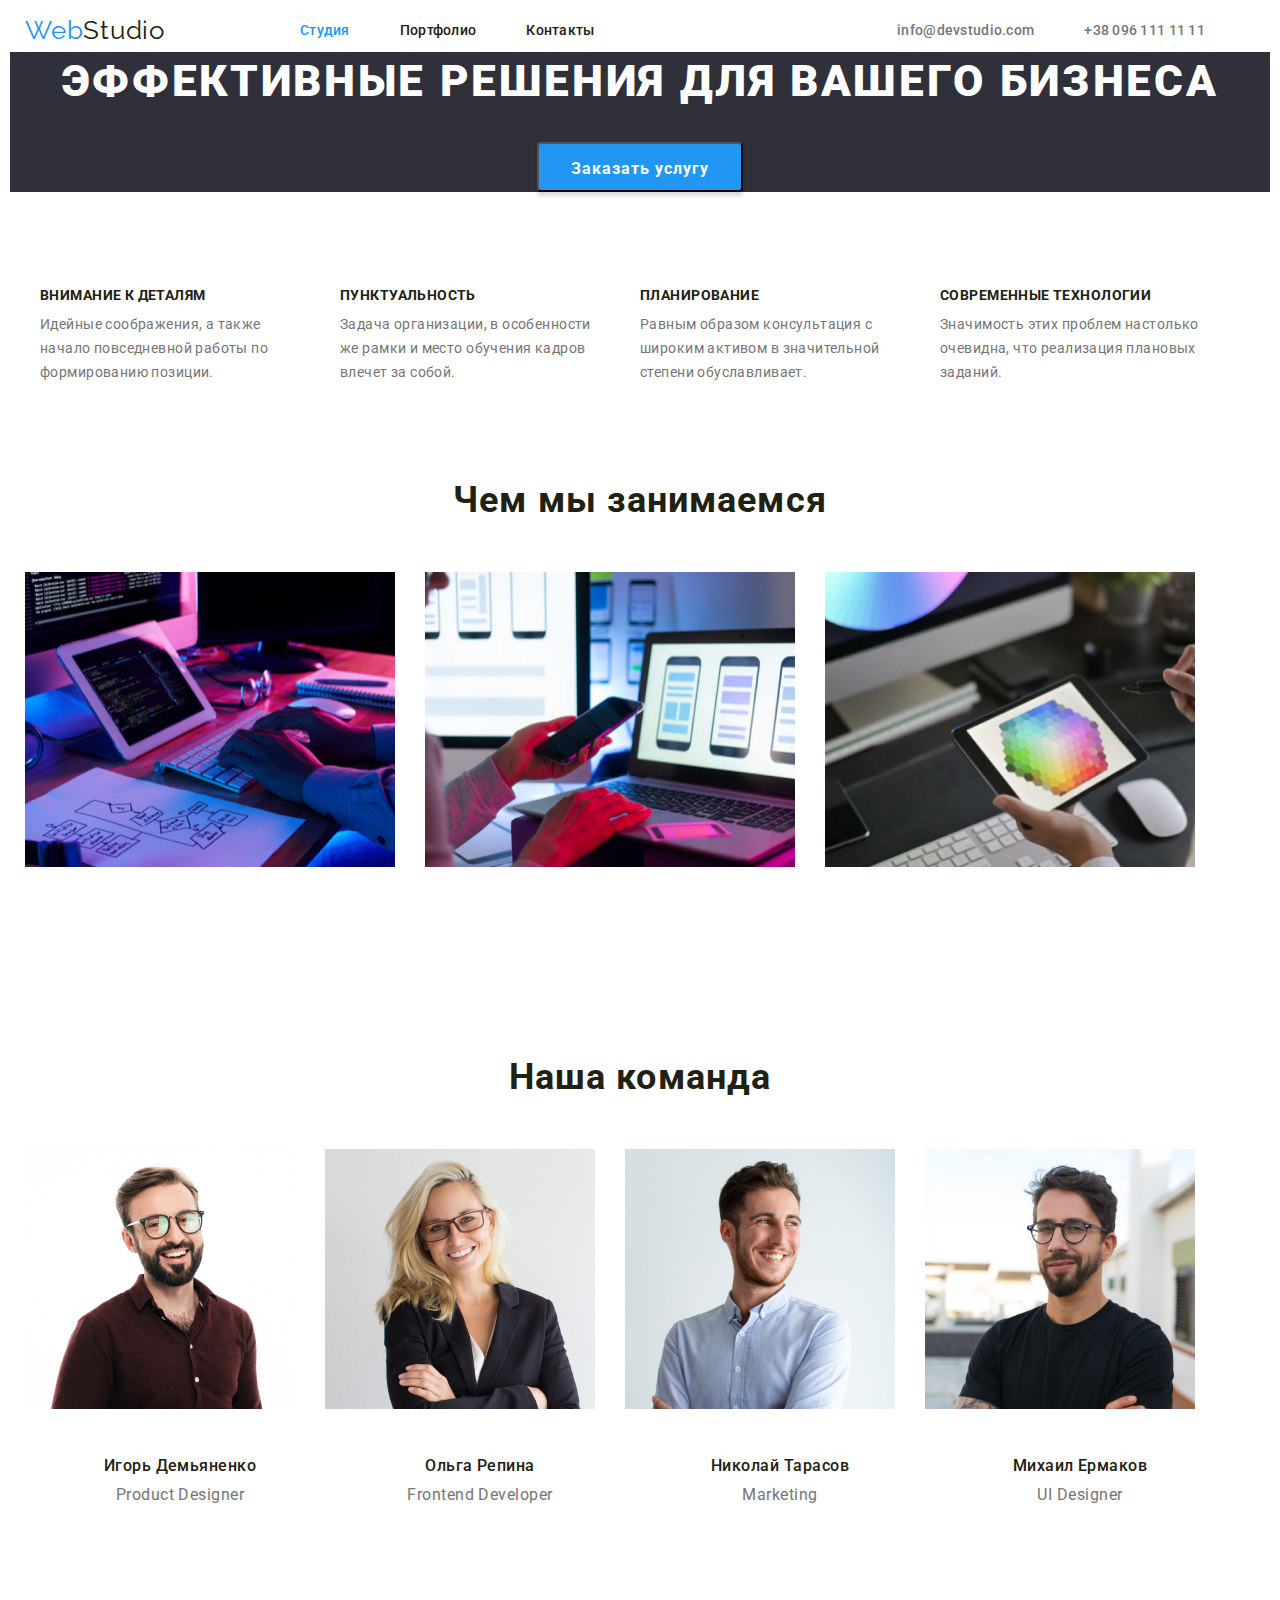
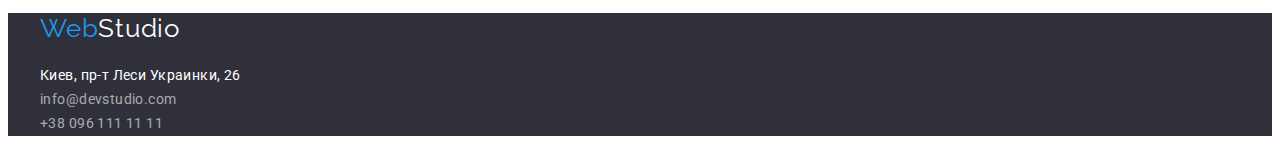
==== index.html @ 4c61ced8 "ДЗ*3" ====
<!DOCTYPE html>
<html lang="ru">
<head>
    <meta charset="UTF-8">
    <meta name="viewport" content="width=device-width, initial-scale=1.0">
    <title><goit-markup-hw-03></goit-markup-hw-03></title>
    <link rel="preconnect" href="https://fonts.gstatic.com">
    <link href="https://fonts.googleapis.com/css2?family=Raleway:wght@700&family=Roboto:wght@400;500;700;900&display=swap"
    rel="stylesheet">
    <link rel="stylesheet" href="https://cdnjs.cloudflare.com/ajax/libs/modern-normalize/1.0.0/modern-normalize.min.css"
        integrity="sha512-ISS7cAi1PEhQ8jnbJpJZMd29NlhNj4AWYyLOSp2CE/CsHxTCu+r+t0D2yoJudVrd0/8fTVPUVDzY5Tvli75u/g=="
        crossorigin="anonymous" />
    <link rel="stylesheet" href="./css/style.css">
</head>
    <body>
    <!--navigation-->
    <header class="header-container">
        <div class="nav-container">
                 <a class="logo" href="WebStudio"><span class="icon-blue">Web</span><span class="icon-bk">Studio</span></a> 
            <nav class="navigation">
                <ul class="navigation-list list" >         
                    <li>
                    <a class="site-studio" href="Студия" >Студия</a>
                    </li>
                    <li>
                    <a class="site-nav" href="./portfolio.html">Портфолио</a> 
                    </li>
                    <li>
                    <a class="site-nav" href="Контакты">Контакты</a> 
                    </li>
                </ul>
            </nav>  
        <!--contacts-->
            <ul class="address">
                    <li><a class="addres-title" href="mailto:info@devstudio.com" >info@devstudio.com</a></li>
                    <li><a class="addres-title" href="tel:+380961111111">+38 096 111 11 11</a></li>
            </ul>
        </div>
    </header>
    <main>
        <!--Hero-->
        <section class="hero-section header-container ">
            <div>
                <h1 class="hero-text">Эффективные решения для вашего бизнеса</h1>
                <button class="hero-button-bgk" type="button">Заказать услугу </button>
            </div>
        </section>
        <!--points-->
        <section class="header-container" >
            <ul class="points header-container">
                <li class="points-flex">
                    <h3 class="points-heading">Внимание к деталям</h3>
                    <p class="points-title">Идейные соображения, а также начало повседневной работы по формированию позиции.</p>
                </li>
                <li class="points-flex">
                    <h3 class="points-heading">Пунктуальность</h3>
                    <p class="points-title">Задача организации, в особенности же рамки и место обучения кадров влечет за собой.</p>

                </li>
                <li class="points-flex">
                    <h3 class="points-heading">Планирование</h3>
                    <p class="points-title">Равным образом консультация с широким активом в значительной степени обуславливает.</p>
                </li>
                <li class="points-flex">
                    <h3 class="points-heading">Современные технологии</h3>
                    <p class="points-title">Значимость этих проблем настолько очевидна, что реализация плановых заданий.</p>
                </li>
            </ul>
        </section>
        <!--lessons-->
        <section class="occupation header-container">
            <h2 class="occupation-heading">Чем мы занимаемся</h2>
            <div class="occupation-flex">
                <img class="occupation-img" src="./img/main/keyboard.jpg" alt="печатает на клавиатуре" width="370" height="295">
                <img class="occupation-img" src="./img/main/telefon.jpg" alt="держит телефон" width="370" height="295">
                <img class="occupation-img" src="./img/main/plan.jpg" alt="держит планшет" width="370" height="295">
            </div>
        </section>
        <!--Comand-->

        <h2 class="comand-heading">Наша команда</h2>
        <section class="comand header-container">
                <div class="comand-flex">
                <img src="img/main/ИгорьДемьяненко.jpg" alt="Игорь Демьяненко" width="270" height="260">
            <ul>
                <li>
                    <h4 class="comand-name">Игорь Демьяненко</h4>
                    <p lang="en" class="comand-title">Product Designer</p>
                </li>
            </ul>
            </div>
            
                   <div class="comand-flex">
                    <img src="img/main/ОльгаРепина.jpg" alt="Ольга Репина" width="270" height="260"> 
            <ul>       
                <li>
                    <h4 class="comand-name">Ольга Репина</h4>
                    <p lang="en" class="comand-title">Frontend Developer</p>
                </li>
            </ul> 
            </div>
            <div class="comand-flex"> 
                <img src="img/main/НиколайТарасов.jpg" alt="Николай Тарасов" width="270" height="260">   
            <ul>    
                <li>
                    <h4 class="comand-name">Николай Тарасов</h4>
                    <p lang="en" class="comand-title">Marketing</p>
                </li>
            </ul>
            </div>
            <div class="comand-flex">
                <img src="img/main/МихаилЕрмаков.jpg" alt="Михаил Ермаков" width="270" height="260">
                <ul>
                    <li>
                    <h4 class="comand-name">Михаил Ермаков</h4>
                    <p lang="en" class="comand-title">UI Designer</p>
                    </li>
                </ul>   
            </div>
        </section>
    </main>
    <footer class="footer-list ">
        <div class="footer-cotainer header-container">
            <a class="logo header-container" href="WebStudio"><span class="icon-blue">Web</span><span class="icon-wh">Studio</span></a>
            <ul class="footer-item header-container">
             <li><a class="footer-adress" href="https://goo.gl/maps/g3PMuNyfZhRKe9dy9" target="_blank">Киев, пр-т Леси Украинки,
                26</a></li>
                <li><a class="footer-nav" href="mailto:info@devstudio.com" >info@devstudio.com</a></li>
                <li><a class="footer-nav" href="tel:+380961111111">+38 096 111 11 11</a></li>
            </ul>
        </div>
    </footer>    
    </body> 
</html>
---- css/style.css ----
body {
  font-family: 'Roboto', sans-serif;
  font-size: 14px;
  color: var(--primary-text-color);
  letter-spacing: 0.03em;
}
:root {
  --primary-text-color: #212112;
  --tilt-color: #757575;
  --accent-color: #2196f3;
  --background-color: #ffffff;
  --background-footer: #2f303a;
  --footer-nav: rgba(255, 255, 255, 60%);
}

h1,
h2,
h3,
h4,
h5,
h6,
p {
  margin: 0;
}

.body {
  color: var(--primary-text-color);
  background-color: var(--background-color);
}
:visited {
  color: inherit;
}

li {
  list-style: none;
}

a {
  text-decoration: none;
}

/* цвет заголовков #212112 */
/* цвет дополнительный #2196F3 */
/* цвет основной #757575 */
/* цвет в Hero #FFFFFF */

/* header-container*/

.header-container {
  margin-left: auto;
  margin-right: auto;
  width: 1230px;
  padding-left: 15px;
  padding-right: 15px;
}

/*nav-container*/
.nav-container {
  display: flex;
  align-items: center;
}
/* color nav*/
.logo {
  margin-right: 95px;
  display: flex;
  font-family: Raleway;
  font-style: normal;
  font-weight: 400;
  font-size: 26px;
  line-height: 1.192;
  /* identical to box height */

  letter-spacing: 0.03em;
}
.icon-blue {
  color: var(--accent-color);
}
.icon-bk {
  color: var(--primary-text-color);
}
.icon-wh {
  color: var(--background-color);
}
.navigation-list {
  display: flex;
}
.site-studio {
  font-weight: 500;
  line-height: 1.142;
  letter-spacing: 0.02em;
  margin-right: 50px;
  color: var(--accent-color);
}
.site-portfolio {
  font-weight: 500;
  line-height: 1.142;
  letter-spacing: 0.02em;
  margin-right: 50px;
  color: var(--accent-color);
}
/*nav-hover*/
.site-nav {
  font-weight: 500;
  line-height: 1.142;
  letter-spacing: 0.02em;
  color: var(--primary-text-color);
  margin-right: 50px;
}
.site-nav :last-child {
  margin-right: none;
}
.site-nav:hover,
.site-nav:focus {
  color: var(--accent-color);
}

/*adress*/
.address {
  display: flex;
  margin-left: auto;
}
.addres-title {
  margin-right: 50px;
}
.addres-title :last-child {
  margin-right: none;
}

.addres-title {
  font-style: normal;
  font-weight: 500;
  line-height: 1.142;
  letter-spacing: 0.02em;
  color: var(--tilt-color);
}

.addres-title:hover,
.addres-title:focus {
  color: var(--accent-color);
}

/*hero*/
.hero-section {
  background-color: var(--background-footer);
  text-align: center;
}
.hero-text {
  font-style: normal;
  font-weight: 900;
  font-size: 44px;
  line-height: 1.363;
  /* or 136% */
  letter-spacing: 0.06em;
  text-transform: uppercase;
  color: var(--background-color);
}

.hero-button-bgk {
  background-color: var(--accent-color);
  /*position: absolute;*/
  box-shadow: 0px 4px 4px rgba(0, 0, 0, 0.15);
  border-radius: 4px;
  margin-top: 30px;
  min-width: 200px;
  height: 50px;
  left: 774px;
  top: 465px;
  /*text*/

  font-family: Roboto;
  font-weight: 700;
  padding: 10px 32px;
  font-size: 16px;
  line-height: 1.875;
  /* identical to box height, or 187% */
  letter-spacing: 0.06em;
  color: var(--background-color);
}

/*section points*/
.points {
  display: flex;
  margin-top: 95px;
}
.points-flex {
  flex-wrap: wrap;
  width: 270px;
  margin-right: 30px;
}
.point :last-child {
  margin: none;
}
.points-heading {
  font-size: 14px;
  font-weight: 700;
  line-height: 1.142;
  letter-spacing: 0.03em;
  text-transform: uppercase;
  color: var(--primary-text-color);
}

.points-title {
  padding-top: 10px;
  font-style: normal;
  font-weight: 400;
  line-height: 1.714;
  /* or 171% */

  letter-spacing: 0.03em;
  color: var(--tilt-color);
}

/*section occupation*/

.occupation-heading {
  margin-top: 95px;
  font-style: normal;
  font-weight: 700;
  font-size: 36px;
  line-height: 1.166;
  text-align: center;
  letter-spacing: 0.03em;
}

/*sectoin lesson*/
.occupation-flex {
  display: flex;
  margin-top: 50px;
}

.occupation-img {
  margin-right: 30px;
}
.occupation-img :last-child {
  margin: none;
}
/*section comand*/
.comand {
  display: flex;
  margin-top: 50px;
}

.comand-flex {
  margin-right: 30px;
}
.comand-heading {
  margin-top: 190px;
  font-style: normal;
  font-weight: 700;
  font-size: 36px;
  line-height: 1.16;
  text-align: center;
  letter-spacing: 0.03em;
}

.comand-name {
  padding-top: 30px;
  font-style: normal;
  font-weight: 500;
  font-size: 16px;
  line-height: 1.187;
  /* identical to box height */

  text-align: center;
  letter-spacing: 0.03em;
}

.comand-title {
  padding-top: 10px;
  font-style: normal;
  font-weight: 400;
  font-size: 16px;
  line-height: 1.187;
  /* identical to box height */

  text-align: center;
  letter-spacing: 0.03em;
  color: var(--tilt-color);
}

/*portfolio*/

/*hero-button*/
.button-navigate {
  margin-top: 95px;
}
.flex-button-item {
  display: flex;
  justify-content: center;
}

.button-nav-portfolio {
  margin-right: 10px;
  border: none;
  padding: 5px 20px;
  font-style: normal;
  font-weight: 500;
  font-size: 16px;
  line-height: 1.625;

  text-align: center;
  letter-spacing: 0.03em;
}
.button-nav-portfolio :last-child {
  margin-right: none;
}
.button-nav-portfolio:hover,
.button-nav-portfolio:focus {
  border-radius: 4px;
  color: var(--background-color);
  background-color: var(--accent-color);
}

/*image*/
.project {
  margin: -30px;
  margin-top: 50px;
  display: flex;
  flex-wrap: wrap;
  align-items: center;
}
.project-img-portfolio {
  margin-right: 30px;
  margin-bottom: 30px;
  width: 370px;
}
.project :nth-last-child(-n + 3) {
  margin-bottom: 0px;
}
.project :nth-child(3n) {
  margin-right: 0px;
}

.project-heading {
  font-style: normal;
  font-weight: 700;
  font-size: 18px;
  line-height: 2;
  letter-spacing: 0.06em;
  color: var(--primary-text-color);
}

.text-prophecy {
  font-style: normal;
  font-weight: 400;
  font-size: 16px;
  line-height: 1.875;
  /* identical to box height, or 187% */

  letter-spacing: 0.03em;
  color: var(--tilt-color);
}

/*footer*/
.footer-list {
  margin-top: 95px;
  background-color: var(--background-footer);
}
.footer-item {
  margin-top: 20px;
}
.footer-adress {
  font-weight: 400;
  line-height: 1.714;
  letter-spacing: 0.03em;
  color: var(--background-color);
}
.footer-nav {
  font-weight: 400;
  line-height: 1.714;
  letter-spacing: 0.03em;
  color: var(--footer-nav);
}
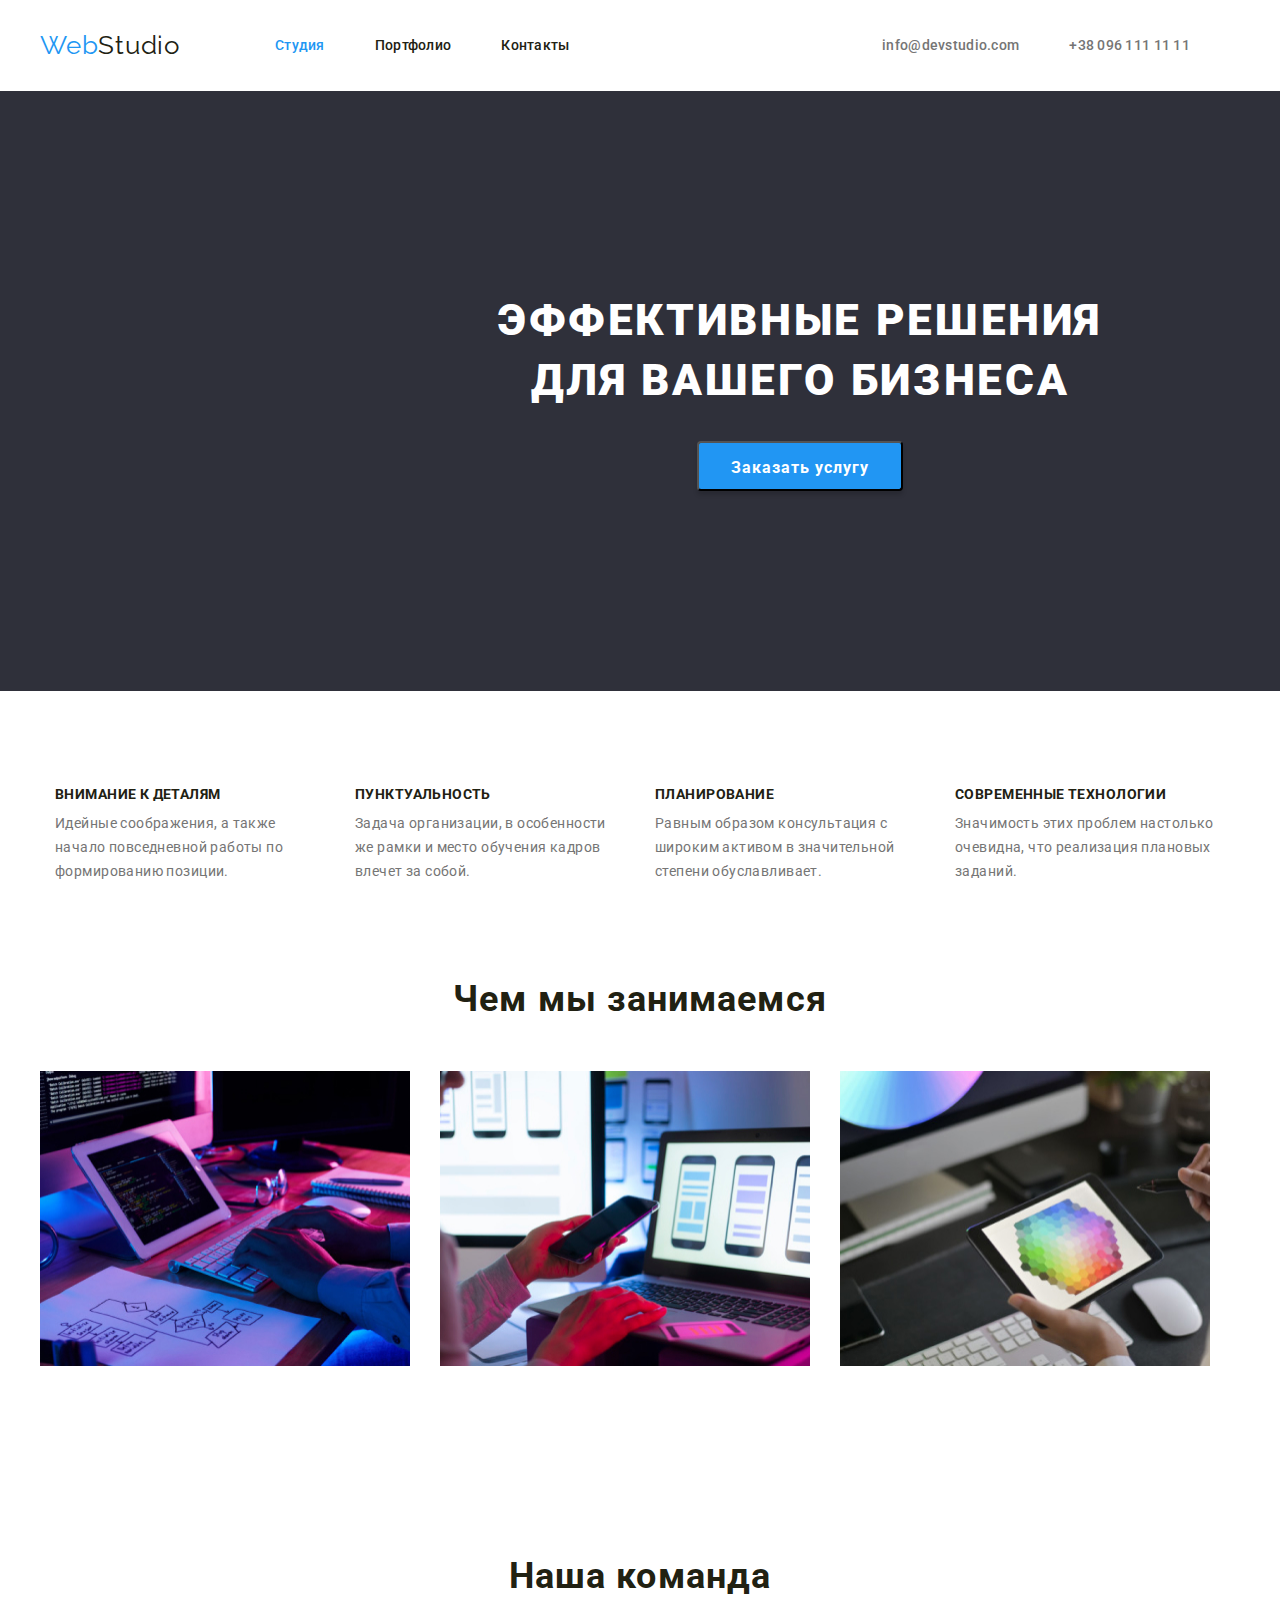
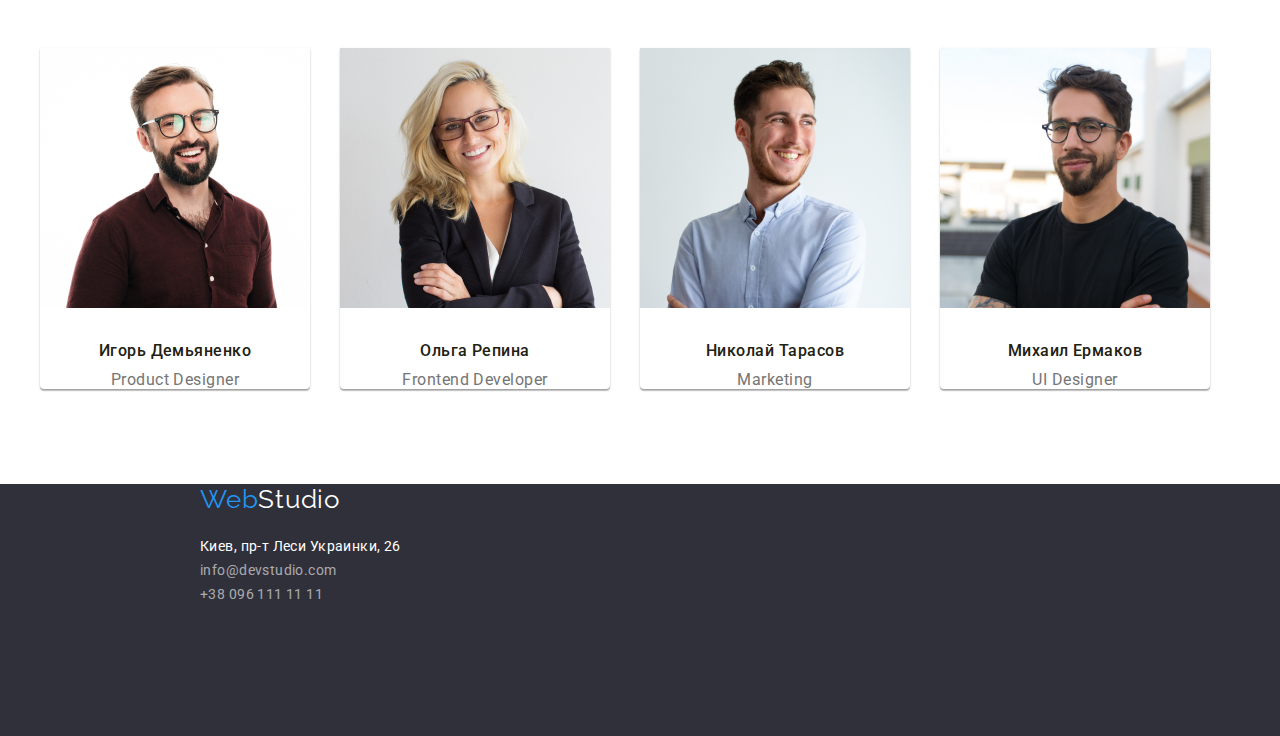
==== commit 8c0f50be: "ДЗ-3" ====
--- a/index.html
+++ b/index.html
@@ -40,10 +40,8 @@
     <main>
         <!--Hero-->
         <section class="hero-section header-container ">
-            <div>
                 <h1 class="hero-text">Эффективные решения для вашего бизнеса</h1>
                 <button class="hero-button-bgk" type="button">Заказать услугу </button>
-            </div>
         </section>
         <!--points-->
         <section class="header-container" >
@@ -81,36 +79,39 @@
         <h2 class="comand-heading">Наша команда</h2>
         <section class="comand header-container">
                 <div class="comand-flex">
-                <img src="img/main/ИгорьДемьяненко.jpg" alt="Игорь Демьяненко" width="270" height="260">
+                
             <ul>
                 <li>
+                    <img src="img/main/ИгорьДемьяненко.jpg" alt="Игорь Демьяненко" width="270" height="260">
                     <h4 class="comand-name">Игорь Демьяненко</h4>
                     <p lang="en" class="comand-title">Product Designer</p>
                 </li>
             </ul>
             </div>
             
-                   <div class="comand-flex">
-                    <img src="img/main/ОльгаРепина.jpg" alt="Ольга Репина" width="270" height="260"> 
+            <div class="comand-flex">
+                 
             <ul>       
                 <li>
+                    <img src="img/main/ОльгаРепина.jpg" alt="Ольга Репина" width="270" height="260">
                     <h4 class="comand-name">Ольга Репина</h4>
                     <p lang="en" class="comand-title">Frontend Developer</p>
                 </li>
             </ul> 
             </div>
             <div class="comand-flex"> 
-                <img src="img/main/НиколайТарасов.jpg" alt="Николай Тарасов" width="270" height="260">   
+                   
             <ul>    
                 <li>
+                    <img src="img/main/НиколайТарасов.jpg" alt="Николай Тарасов" width="270" height="260">
                     <h4 class="comand-name">Николай Тарасов</h4>
                     <p lang="en" class="comand-title">Marketing</p>
                 </li>
             </ul>
             </div>
-            <div class="comand-flex">
-                <img src="img/main/МихаилЕрмаков.jpg" alt="Михаил Ермаков" width="270" height="260">
+            <div class="comand-flex"> 
                 <ul>
+                    <img src="img/main/МихаилЕрмаков.jpg" alt="Михаил Ермаков" width="270" height="260">
                     <li>
                     <h4 class="comand-name">Михаил Ермаков</h4>
                     <p lang="en" class="comand-title">UI Designer</p>
@@ -119,14 +120,14 @@
             </div>
         </section>
     </main>
-    <footer class="footer-list ">
+    <footer class="footer-list header-container ">
         <div class="footer-cotainer header-container">
-            <a class="logo header-container" href="WebStudio"><span class="icon-blue">Web</span><span class="icon-wh">Studio</span></a>
-            <ul class="footer-item header-container">
+            <a class="logo-footer " href="WebStudio"><span class="icon-footer-blue">Web</span><span class="icon-footer-wh">Studio</span></a>
+            <ul class="footer-item ">
              <li><a class="footer-adress" href="https://goo.gl/maps/g3PMuNyfZhRKe9dy9" target="_blank">Киев, пр-т Леси Украинки,
                 26</a></li>
                 <li><a class="footer-nav" href="mailto:info@devstudio.com" >info@devstudio.com</a></li>
-                <li><a class="footer-nav" href="tel:+380961111111">+38 096 111 11 11</a></li>
+                <li><a class="footer-nav-tel" href="tel:+380961111111">+38 096 111 11 11</a></li>
             </ul>
         </div>
     </footer>    
--- a/css/style.css
+++ b/css/style.css
@@ -1,3 +1,8 @@
+* {
+  padding: 0%;
+  margin: 0%;
+  box-sizing: border-box;
+}
 body {
   font-family: 'Roboto', sans-serif;
   font-size: 14px;
@@ -58,11 +63,13 @@
 .nav-container {
   display: flex;
   align-items: center;
+  margin-top: 30px;
 }
 /* color nav*/
 .logo {
+  display: flex;
   margin-right: 95px;
-  display: flex;
+  padding-top: ;
   font-family: Raleway;
   font-style: normal;
   font-weight: 400;
@@ -143,6 +150,9 @@
 .hero-section {
   background-color: var(--background-footer);
   text-align: center;
+  width: 1600px;
+  height: 600px;
+  margin-top: 30px;
 }
 .hero-text {
   font-style: normal;
@@ -151,6 +161,9 @@
   line-height: 1.363;
   /* or 136% */
   letter-spacing: 0.06em;
+  padding-top: 200px;
+  padding-left: 450px;
+  padding-right: 450px;
   text-transform: uppercase;
   color: var(--background-color);
 }
@@ -227,13 +240,14 @@
   display: flex;
   margin-top: 50px;
 }
+.occupation-flex:last-child {
+  margin: none;
+}
 
 .occupation-img {
   margin-right: 30px;
 }
-.occupation-img :last-child {
-  margin: none;
-}
+
 /*section comand*/
 .comand {
   display: flex;
@@ -242,7 +256,14 @@
 
 .comand-flex {
   margin-right: 30px;
-}
+  background: #ffffff;
+  /* material shadow v1 */
+
+  box-shadow: 0px 1px 3px rgba(0, 0, 0, 0.12), 0px 1px 1px rgba(0, 0, 0, 0.14),
+    0px 2px 1px rgba(0, 0, 0, 0.2);
+  border-radius: 0px 0px 4px 4px;
+}
+
 .comand-heading {
   margin-top: 190px;
   font-style: normal;
@@ -352,9 +373,27 @@
 }
 
 /*footer*/
+.logo-footer {
+  font-family: Raleway;
+  font-style: normal;
+  font-weight: 400;
+  font-size: 26px;
+  line-height: 1.192;
+  /* identical to box height */
+
+  letter-spacing: 0.03em;
+}
+.icon-footer-blue {
+  color: var(--accent-color);
+}
+.icon-footer-wh {
+  color: var(--background-color);
+}
 .footer-list {
+  width: 1600px;
+  height: 252px;
+  background-color: var(--background-footer);
   margin-top: 95px;
-  background-color: var(--background-footer);
 }
 .footer-item {
   margin-top: 20px;
@@ -371,3 +410,10 @@
   letter-spacing: 0.03em;
   color: var(--footer-nav);
 }
+.footer-nav-tel {
+  padding-bottom: 60px;
+  font-weight: 400;
+  line-height: 1.714;
+  letter-spacing: 0.03em;
+  color: var(--footer-nav);
+}
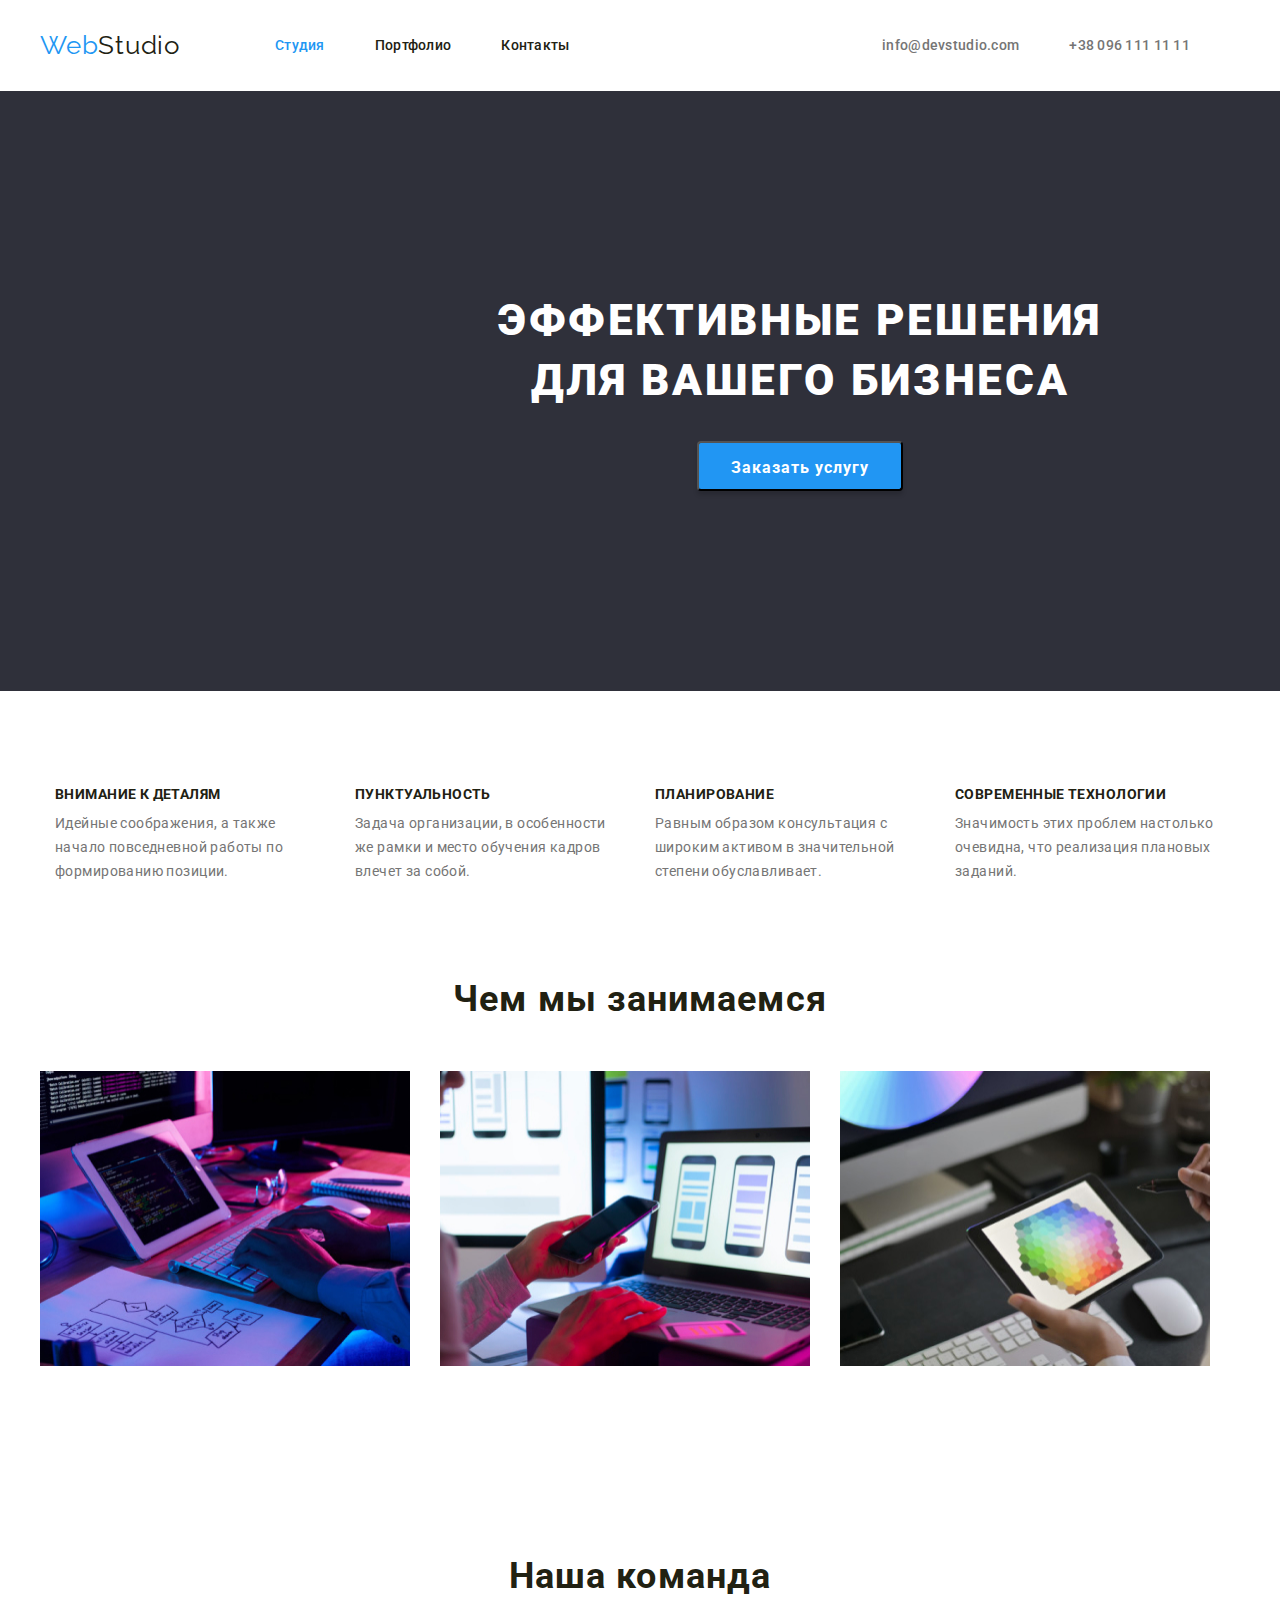
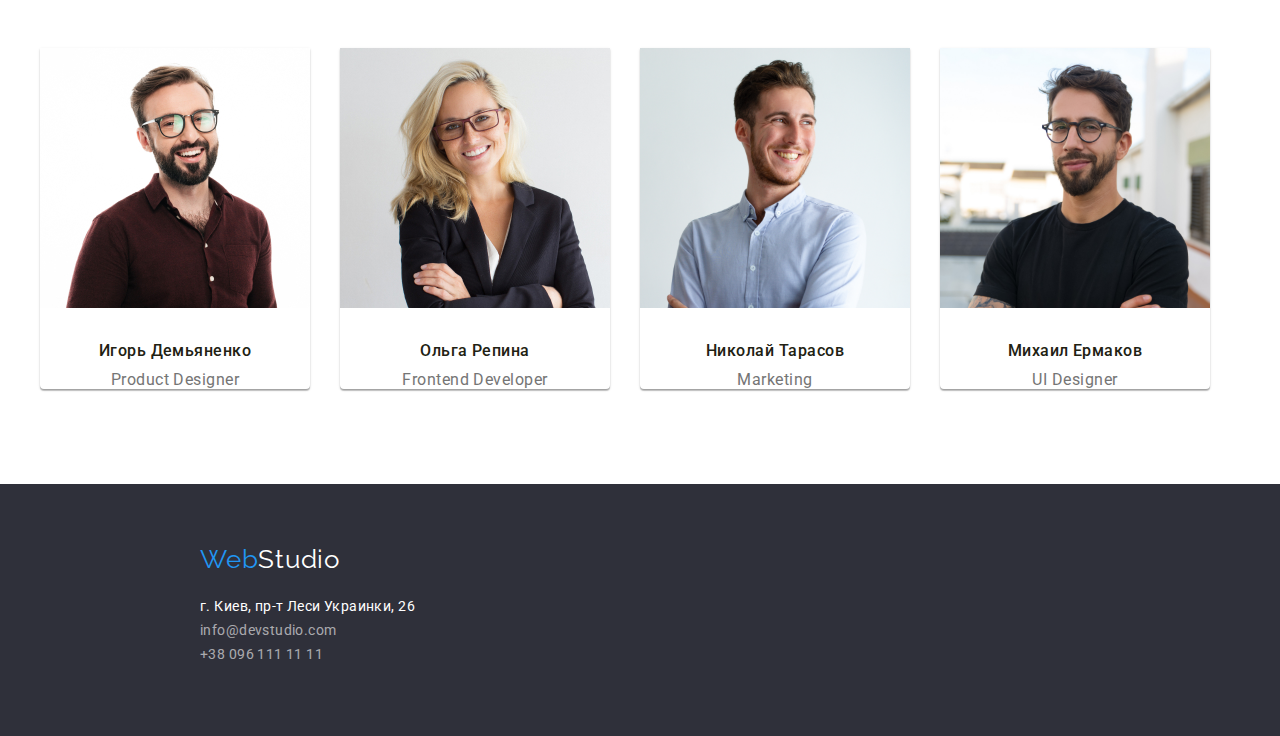
==== commit ea9b68d2: "3" ====
--- a/index.html
+++ b/index.html
@@ -124,7 +124,7 @@
         <div class="footer-cotainer header-container">
             <a class="logo-footer " href="WebStudio"><span class="icon-footer-blue">Web</span><span class="icon-footer-wh">Studio</span></a>
             <ul class="footer-item ">
-             <li><a class="footer-adress" href="https://goo.gl/maps/g3PMuNyfZhRKe9dy9" target="_blank">Киев, пр-т Леси Украинки,
+             <li><a class="footer-adress" href="https://goo.gl/maps/g3PMuNyfZhRKe9dy9" target="_blank">г. Киев, пр-т Леси Украинки,
                 26</a></li>
                 <li><a class="footer-nav" href="mailto:info@devstudio.com" >info@devstudio.com</a></li>
                 <li><a class="footer-nav-tel" href="tel:+380961111111">+38 096 111 11 11</a></li>
--- a/css/style.css
+++ b/css/style.css
@@ -57,6 +57,8 @@
   width: 1230px;
   padding-left: 15px;
   padding-right: 15px;
+  border-bottom: 2px;
+  border-color: yellowgreen;
 }
 
 /*nav-container*/
@@ -301,6 +303,15 @@
 
 /*portfolio*/
 
+.nav-container-portfolio {
+  display: flex;
+  align-items: center;
+  margin-top: 30px;
+
+  border-bottom: 1px;
+  border-bottom: var(--accent-color);
+}
+
 /*hero-button*/
 .button-navigate {
   margin-top: 95px;
@@ -373,7 +384,12 @@
 }
 
 /*footer*/
+.footer-cotainer {
+  padding-top: 60px;
+  padding-bottom: 60px;
+}
 .logo-footer {
+  padding-top: 60px;
   font-family: Raleway;
   font-style: normal;
   font-weight: 400;
@@ -399,19 +415,22 @@
   margin-top: 20px;
 }
 .footer-adress {
+  padding-top: 20px;
   font-weight: 400;
   line-height: 1.714;
   letter-spacing: 0.03em;
   color: var(--background-color);
 }
 .footer-nav {
+  padding-top: 10px;
   font-weight: 400;
   line-height: 1.714;
   letter-spacing: 0.03em;
   color: var(--footer-nav);
 }
 .footer-nav-tel {
-  padding-bottom: 60px;
+  padding-top: 10px;
+
   font-weight: 400;
   line-height: 1.714;
   letter-spacing: 0.03em;
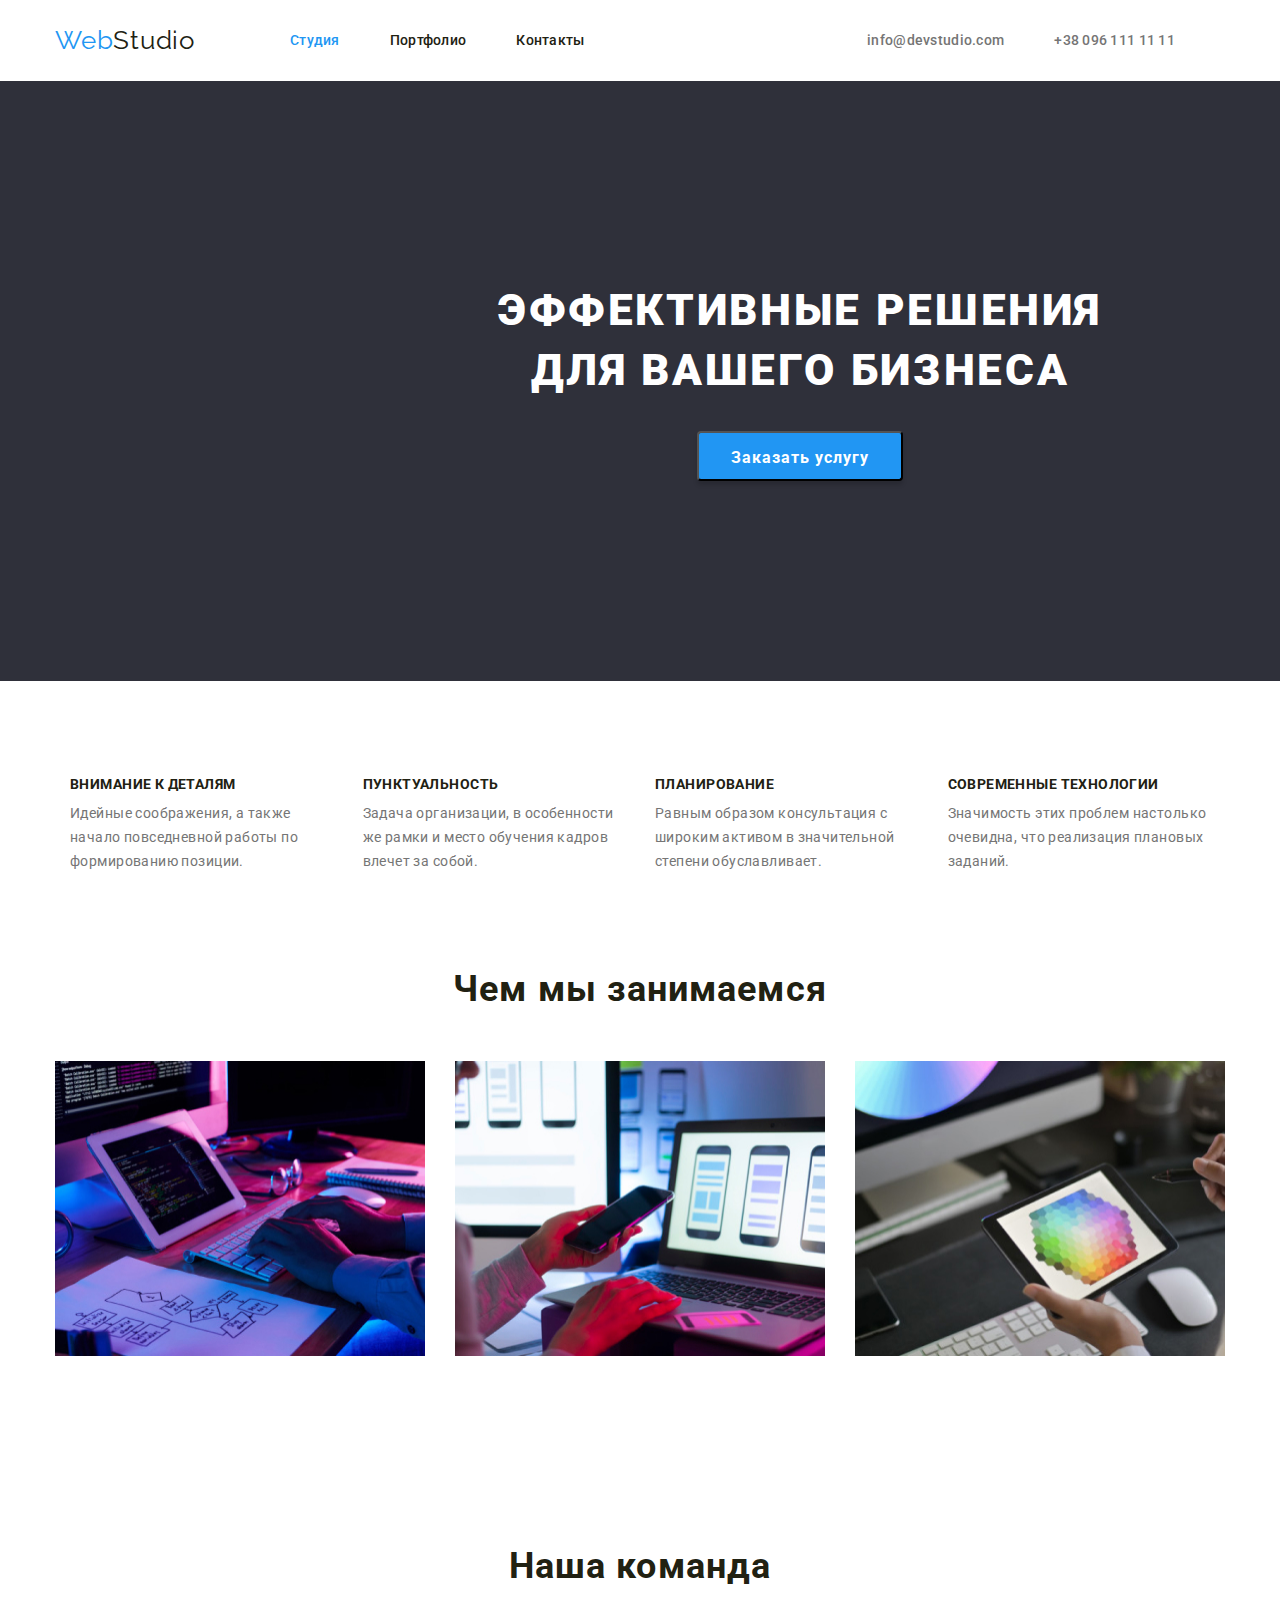
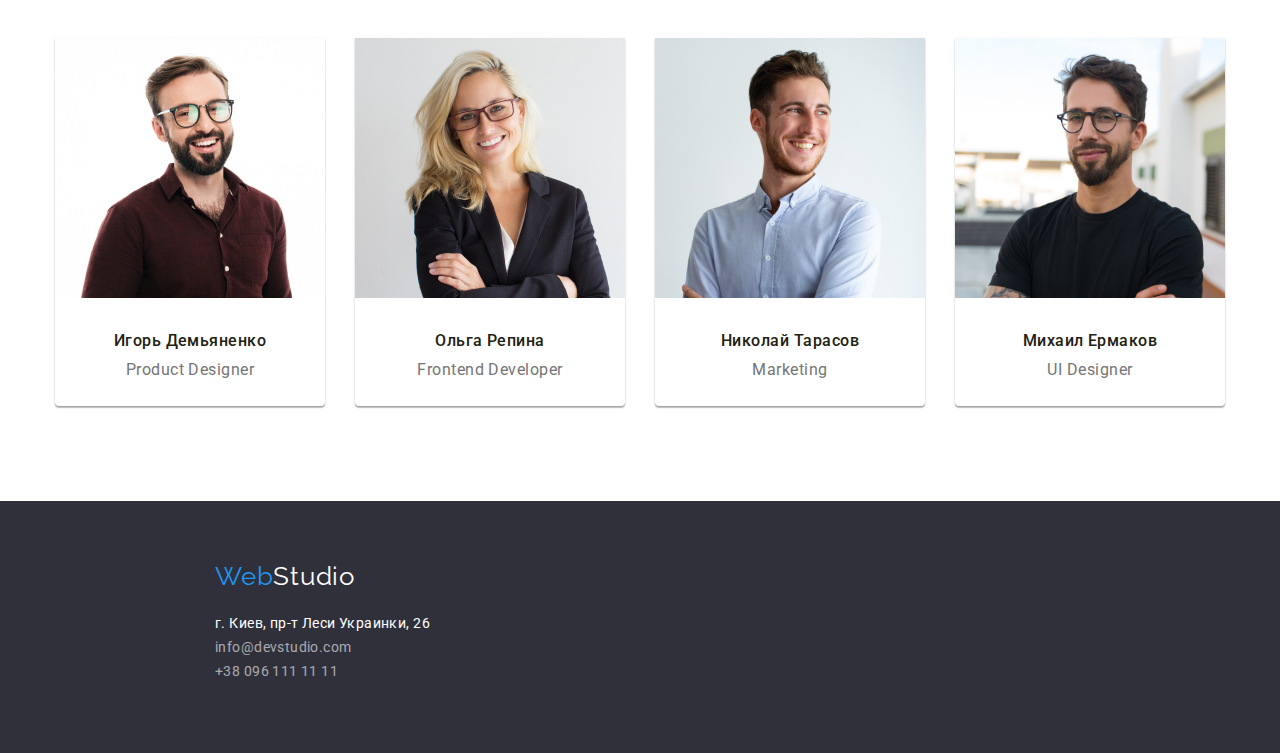
==== commit 4e781d05: "дз-3" ====
--- a/index.html
+++ b/index.html
@@ -15,10 +15,10 @@
     <body>
     <!--navigation-->
     <header class="header-container">
-        <div class="nav-container">
+        <div class="nav-container size-conteiner">
                  <a class="logo" href="WebStudio"><span class="icon-blue">Web</span><span class="icon-bk">Studio</span></a> 
             <nav class="navigation">
-                <ul class="navigation-list list" >         
+                <ul class="navigation-list list">         
                     <li>
                     <a class="site-studio" href="Студия" >Студия</a>
                     </li>
@@ -39,13 +39,13 @@
     </header>
     <main>
         <!--Hero-->
-        <section class="hero-section header-container ">
+        <section class="hero-section size-conteiner ">
                 <h1 class="hero-text">Эффективные решения для вашего бизнеса</h1>
                 <button class="hero-button-bgk" type="button">Заказать услугу </button>
         </section>
         <!--points-->
-        <section class="header-container" >
-            <ul class="points header-container">
+        <section class="size-conteiner" >
+            <ul class="points size-conteiner">
                 <li class="points-flex">
                     <h3 class="points-heading">Внимание к деталям</h3>
                     <p class="points-title">Идейные соображения, а также начало повседневной работы по формированию позиции.</p>
@@ -66,7 +66,7 @@
             </ul>
         </section>
         <!--lessons-->
-        <section class="occupation header-container">
+        <section class="occupation size-conteiner">
             <h2 class="occupation-heading">Чем мы занимаемся</h2>
             <div class="occupation-flex">
                 <img class="occupation-img" src="./img/main/keyboard.jpg" alt="печатает на клавиатуре" width="370" height="295">
@@ -77,11 +77,11 @@
         <!--Comand-->
 
         <h2 class="comand-heading">Наша команда</h2>
-        <section class="comand header-container">
+        <section class="comand size-conteiner">
                 <div class="comand-flex">
                 
             <ul>
-                <li>
+                <li class="comand-li">
                     <img src="img/main/ИгорьДемьяненко.jpg" alt="Игорь Демьяненко" width="270" height="260">
                     <h4 class="comand-name">Игорь Демьяненко</h4>
                     <p lang="en" class="comand-title">Product Designer</p>
@@ -92,7 +92,7 @@
             <div class="comand-flex">
                  
             <ul>       
-                <li>
+                <li class="comand-li">
                     <img src="img/main/ОльгаРепина.jpg" alt="Ольга Репина" width="270" height="260">
                     <h4 class="comand-name">Ольга Репина</h4>
                     <p lang="en" class="comand-title">Frontend Developer</p>
@@ -102,7 +102,7 @@
             <div class="comand-flex"> 
                    
             <ul>    
-                <li>
+                <li class="comand-li">
                     <img src="img/main/НиколайТарасов.jpg" alt="Николай Тарасов" width="270" height="260">
                     <h4 class="comand-name">Николай Тарасов</h4>
                     <p lang="en" class="comand-title">Marketing</p>
@@ -111,8 +111,8 @@
             </div>
             <div class="comand-flex"> 
                 <ul>
+                    <li class="comand-li">
                     <img src="img/main/МихаилЕрмаков.jpg" alt="Михаил Ермаков" width="270" height="260">
-                    <li>
                     <h4 class="comand-name">Михаил Ермаков</h4>
                     <p lang="en" class="comand-title">UI Designer</p>
                     </li>
@@ -120,8 +120,8 @@
             </div>
         </section>
     </main>
-    <footer class="footer-list header-container ">
-        <div class="footer-cotainer header-container">
+    <footer class="footer-list size-conteiner ">
+        <div class="footer-cotainer size-conteiner">
             <a class="logo-footer " href="WebStudio"><span class="icon-footer-blue">Web</span><span class="icon-footer-wh">Studio</span></a>
             <ul class="footer-item ">
              <li><a class="footer-adress" href="https://goo.gl/maps/g3PMuNyfZhRKe9dy9" target="_blank">г. Киев, пр-т Леси Украинки,
--- a/css/style.css
+++ b/css/style.css
@@ -43,6 +43,13 @@
 a {
   text-decoration: none;
 }
+.size-conteiner {
+  margin-left: auto;
+  margin-right: auto;
+  width: 1200px;
+  padding-left: 15px;
+  padding-right: 15px;
+}
 
 /* цвет заголовков #212112 */
 /* цвет дополнительный #2196F3 */
@@ -52,26 +59,21 @@
 /* header-container*/
 
 .header-container {
-  margin-left: auto;
-  margin-right: auto;
-  width: 1230px;
-  padding-left: 15px;
-  padding-right: 15px;
-  border-bottom: 2px;
-  border-color: yellowgreen;
 }
 
 /*nav-container*/
 .nav-container {
   display: flex;
   align-items: center;
-  margin-top: 30px;
+  padding-bottom: 25px;
+  padding-top: 25px;
 }
 /* color nav*/
 .logo {
   display: flex;
   margin-right: 95px;
   padding-top: ;
+
   font-family: Raleway;
   font-style: normal;
   font-weight: 400;
@@ -92,6 +94,7 @@
 }
 .navigation-list {
   display: flex;
+  align-items: center;
 }
 .site-studio {
   font-weight: 500;
@@ -154,7 +157,6 @@
   text-align: center;
   width: 1600px;
   height: 600px;
-  margin-top: 30px;
 }
 .hero-text {
   font-style: normal;
@@ -255,6 +257,10 @@
   display: flex;
   margin-top: 50px;
 }
+.comand-li {
+  width: 270px;
+  height: 368px;
+}
 
 .comand-flex {
   margin-right: 30px;
@@ -302,19 +308,20 @@
 }
 
 /*portfolio*/
+.header-container-portfolio {
+  border-bottom: 1px solid #ececec;
+}
 
 .nav-container-portfolio {
   display: flex;
   align-items: center;
-  margin-top: 30px;
-
-  border-bottom: 1px;
-  border-bottom: var(--accent-color);
+  padding-bottom: 25px;
+  padding-top: 25px;
 }
 
 /*hero-button*/
 .button-navigate {
-  margin-top: 95px;
+  margin-top: 94px;
 }
 .flex-button-item {
   display: flex;
@@ -355,6 +362,12 @@
   margin-right: 30px;
   margin-bottom: 30px;
   width: 370px;
+  background: #ffffff;
+  border: 1px solid #eeeeee;
+  box-sizing: border-box;
+}
+.project-name {
+  padding: 25px 20px;
 }
 .project :nth-last-child(-n + 3) {
   margin-bottom: 0px;
@@ -430,7 +443,6 @@
 }
 .footer-nav-tel {
   padding-top: 10px;
-
   font-weight: 400;
   line-height: 1.714;
   letter-spacing: 0.03em;
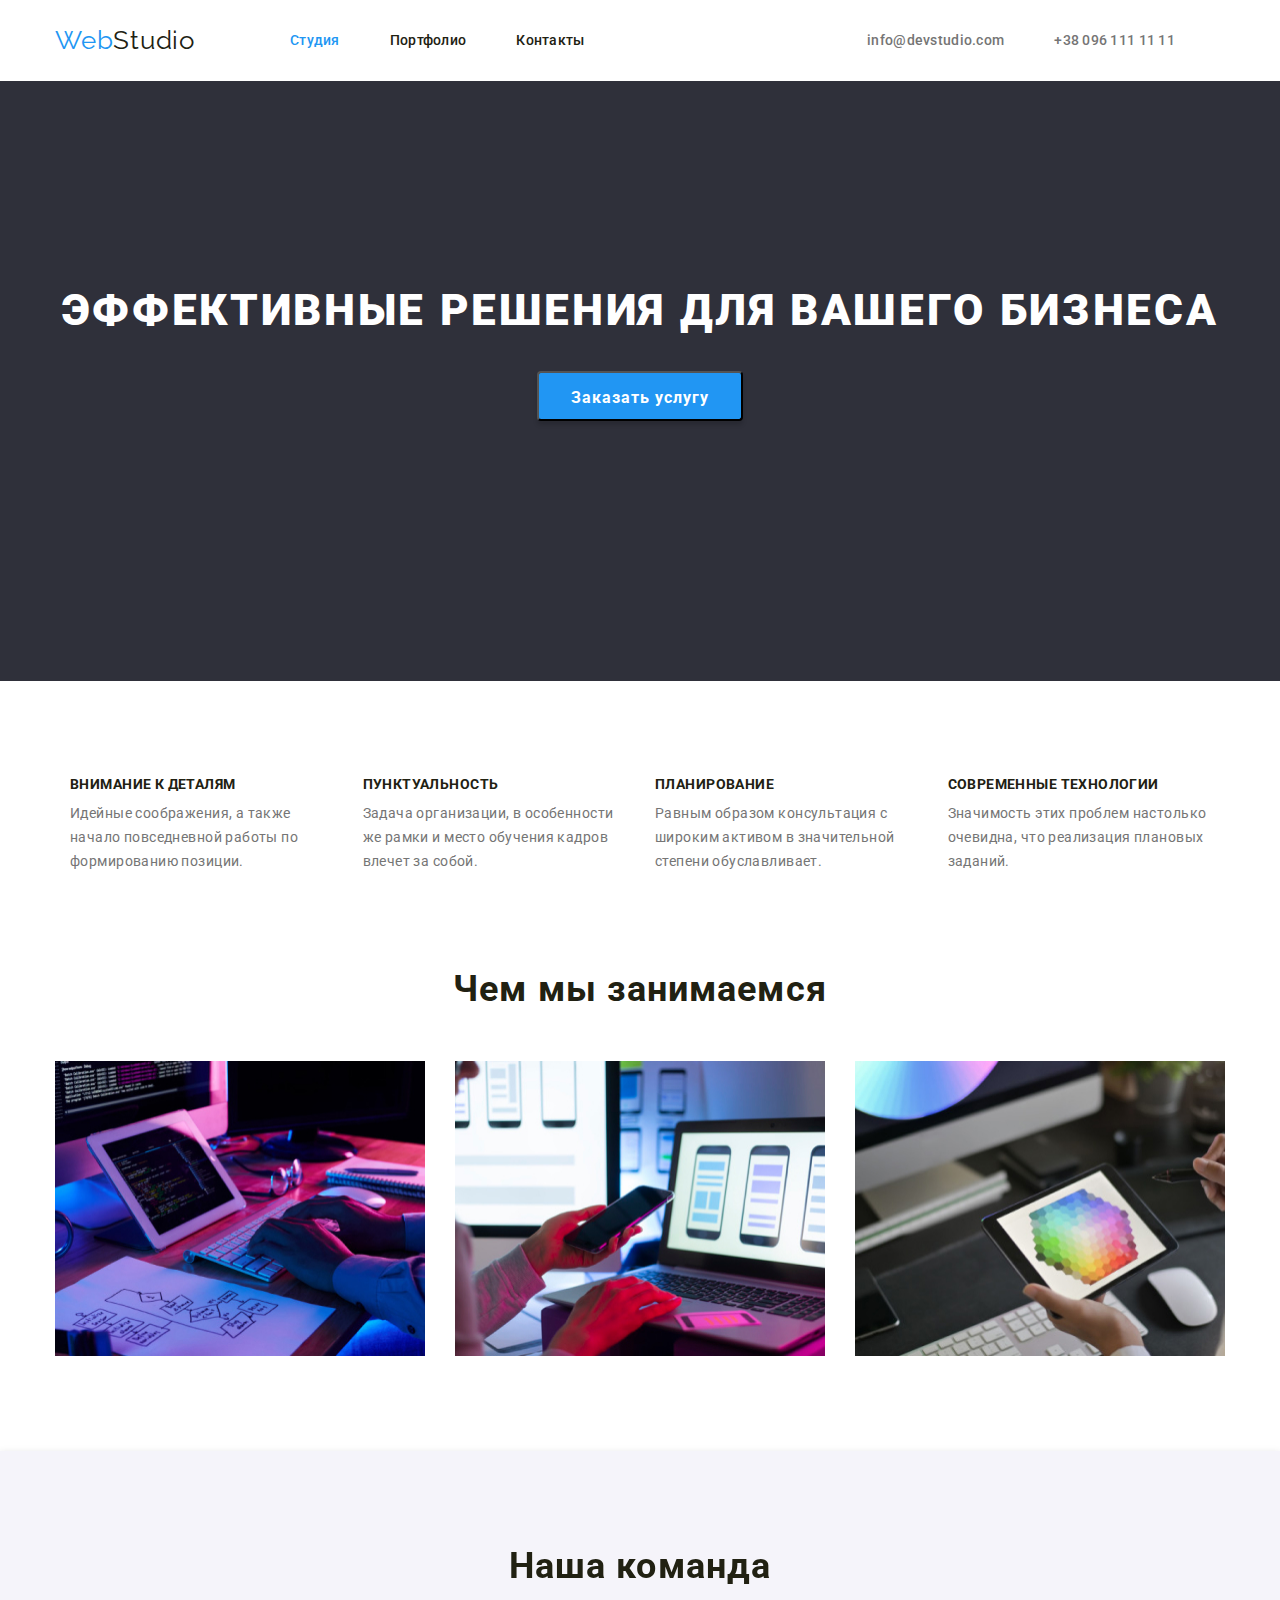
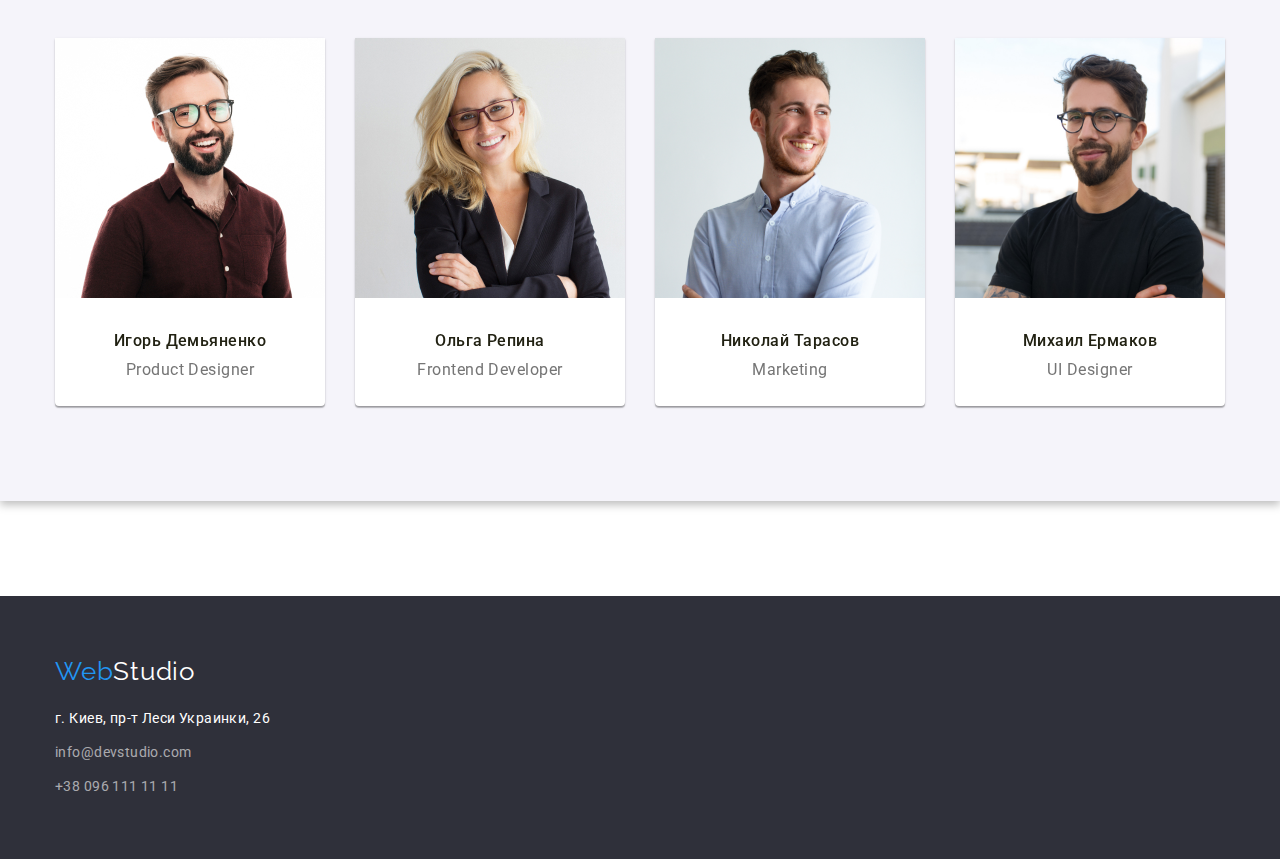
==== commit 0039569e: "ДЗ-3 ending" ====
--- a/index.html
+++ b/index.html
@@ -39,7 +39,7 @@
     </header>
     <main>
         <!--Hero-->
-        <section class="hero-section size-conteiner ">
+        <section class="hero-section ">
                 <h1 class="hero-text">Эффективные решения для вашего бизнеса</h1>
                 <button class="hero-button-bgk" type="button">Заказать услугу </button>
         </section>
@@ -75,10 +75,10 @@
             </div>
         </section>
         <!--Comand-->
-
-        <h2 class="comand-heading">Наша команда</h2>
-        <section class="comand size-conteiner">
-                <div class="comand-flex">
+        <div class="comand-container ">    
+            <h2 class="comand-heading">Наша команда</h2>
+            <section class="comand size-conteiner">
+            <div class="comand-flex">
                 
             <ul>
                 <li class="comand-li">
@@ -118,16 +118,17 @@
                     </li>
                 </ul>   
             </div>
-        </section>
+            </section>
+        </div>
     </main>
-    <footer class="footer-list size-conteiner ">
+    <footer class="footer-list  ">
         <div class="footer-cotainer size-conteiner">
             <a class="logo-footer " href="WebStudio"><span class="icon-footer-blue">Web</span><span class="icon-footer-wh">Studio</span></a>
             <ul class="footer-item ">
              <li><a class="footer-adress" href="https://goo.gl/maps/g3PMuNyfZhRKe9dy9" target="_blank">г. Киев, пр-т Леси Украинки,
                 26</a></li>
-                <li><a class="footer-nav" href="mailto:info@devstudio.com" >info@devstudio.com</a></li>
-                <li><a class="footer-nav-tel" href="tel:+380961111111">+38 096 111 11 11</a></li>
+                <li class="footer-text"><a class="footer-nav" href="mailto:info@devstudio.com" >info@devstudio.com</a></li>
+                <li class="footer-text"><a class="footer-nav-tel" href="tel:+380961111111">+38 096 111 11 11</a></li>
             </ul>
         </div>
     </footer>    
--- a/css/style.css
+++ b/css/style.css
@@ -59,21 +59,19 @@
 /* header-container*/
 
 .header-container {
+  padding-bottom: 25px;
+  padding-top: 25px;
 }
 
 /*nav-container*/
 .nav-container {
   display: flex;
   align-items: center;
-  padding-bottom: 25px;
-  padding-top: 25px;
 }
 /* color nav*/
 .logo {
   display: flex;
   margin-right: 95px;
-  padding-top: ;
-
   font-family: Raleway;
   font-style: normal;
   font-weight: 400;
@@ -155,7 +153,6 @@
 .hero-section {
   background-color: var(--background-footer);
   text-align: center;
-  width: 1600px;
   height: 600px;
 }
 .hero-text {
@@ -163,11 +160,8 @@
   font-weight: 900;
   font-size: 44px;
   line-height: 1.363;
-  /* or 136% */
   letter-spacing: 0.06em;
   padding-top: 200px;
-  padding-left: 450px;
-  padding-right: 450px;
   text-transform: uppercase;
   color: var(--background-color);
 }
@@ -253,9 +247,16 @@
 }
 
 /*section comand*/
+.comand-container {
+  margin-top: 95px;
+  filter: drop-shadow(0px 4px 4px rgba(0, 0, 0, 0.25));
+
+  background: #f5f4fa;
+}
 .comand {
   display: flex;
   margin-top: 50px;
+  padding-bottom: 95px;
 }
 .comand-li {
   width: 270px;
@@ -273,7 +274,7 @@
 }
 
 .comand-heading {
-  margin-top: 190px;
+  padding-top: 95px;
   font-style: normal;
   font-weight: 700;
   font-size: 36px;
@@ -309,14 +310,14 @@
 
 /*portfolio*/
 .header-container-portfolio {
-  border-bottom: 1px solid #ececec;
-}
-
-.nav-container-portfolio {
-  display: flex;
-  align-items: center;
   padding-bottom: 25px;
   padding-top: 25px;
+  border-bottom: 1px solid #ececec;
+}
+
+.nav-container-portfolio {
+  display: flex;
+  align-items: center;
 }
 
 /*hero-button*/
@@ -367,7 +368,7 @@
   box-sizing: border-box;
 }
 .project-name {
-  padding: 25px 20px;
+  padding: 20px 25px;
 }
 .project :nth-last-child(-n + 3) {
   margin-bottom: 0px;
@@ -405,7 +406,6 @@
   padding-top: 60px;
   font-family: Raleway;
   font-style: normal;
-  font-weight: 400;
   font-size: 26px;
   line-height: 1.192;
   /* identical to box height */
@@ -419,31 +419,28 @@
   color: var(--background-color);
 }
 .footer-list {
-  width: 1600px;
-  height: 252px;
   background-color: var(--background-footer);
   margin-top: 95px;
 }
 .footer-item {
   margin-top: 20px;
 }
+.footer-text {
+  padding-top: 10px;
+}
 .footer-adress {
   padding-top: 20px;
-  font-weight: 400;
   line-height: 1.714;
   letter-spacing: 0.03em;
   color: var(--background-color);
 }
 .footer-nav {
-  padding-top: 10px;
-  font-weight: 400;
   line-height: 1.714;
   letter-spacing: 0.03em;
   color: var(--footer-nav);
 }
 .footer-nav-tel {
   padding-top: 10px;
-  font-weight: 400;
   line-height: 1.714;
   letter-spacing: 0.03em;
   color: var(--footer-nav);
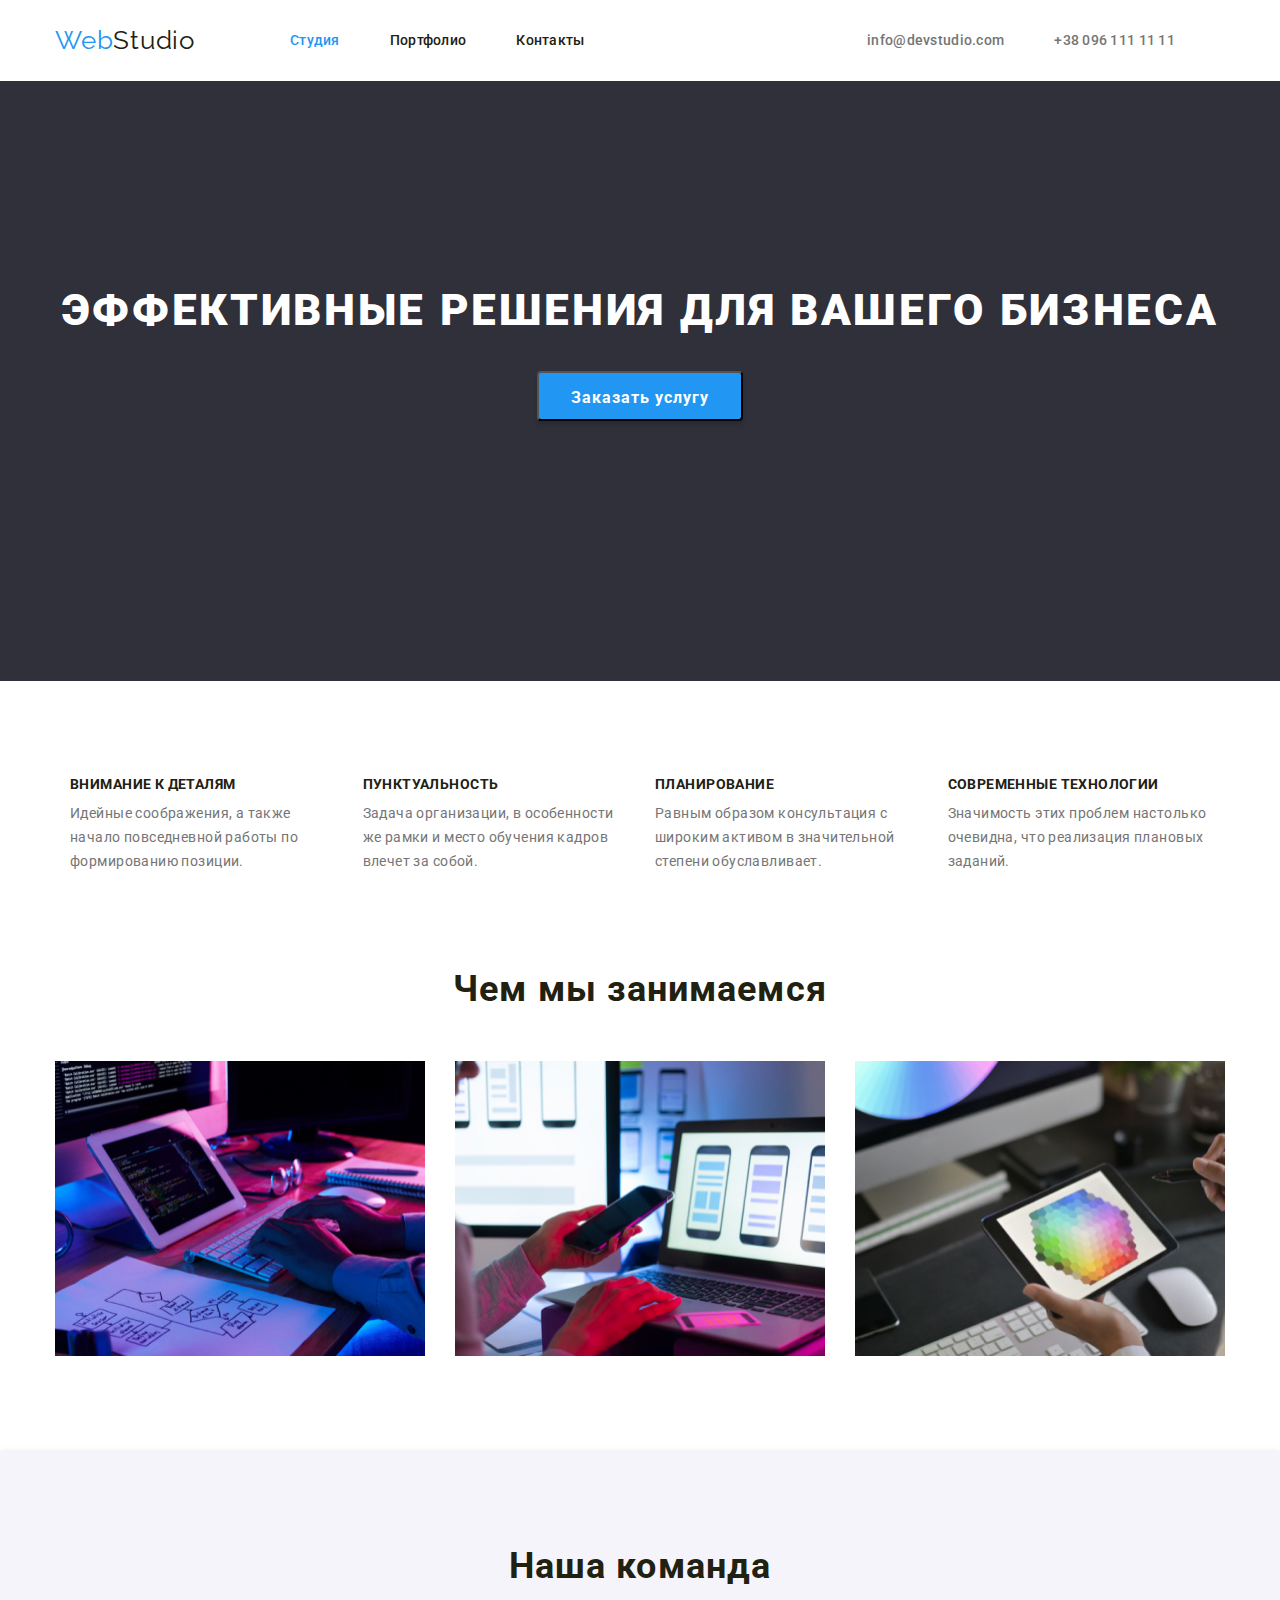
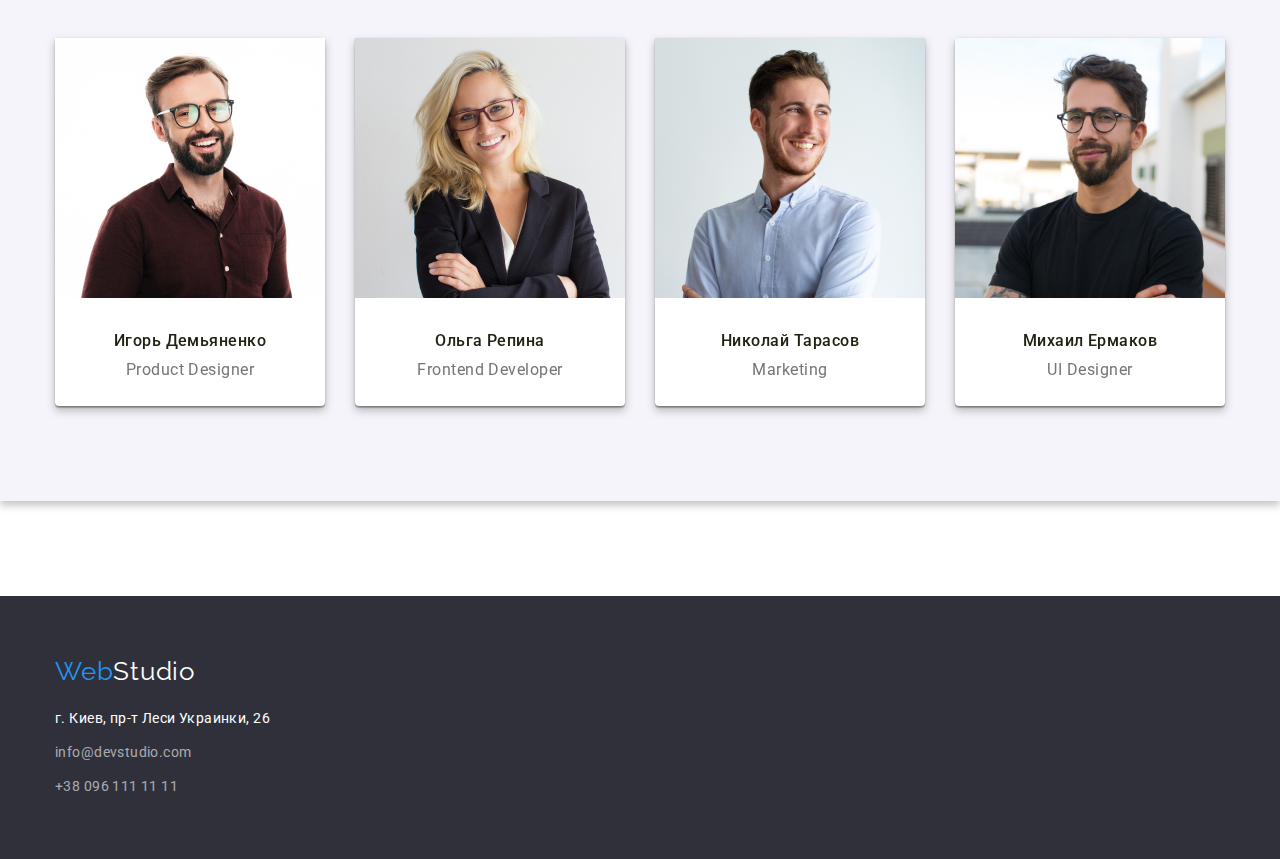
==== commit 2568dc2e: "дз3" ====
--- a/index.html
+++ b/index.html
@@ -75,42 +75,31 @@
             </div>
         </section>
         <!--Comand-->
-        <div class="comand-container ">    
-            <h2 class="comand-heading">Наша команда</h2>
-            <section class="comand size-conteiner">
-            <div class="comand-flex">
-                
-            <ul>
+        <section class="comand "> 
+                <h2 class="comand-heading">Наша команда</h2>
+            <div class="comand-flex size-conteiner">        
+                <ul class="comand-list">
                 <li class="comand-li">
                     <img src="img/main/ИгорьДемьяненко.jpg" alt="Игорь Демьяненко" width="270" height="260">
                     <h4 class="comand-name">Игорь Демьяненко</h4>
                     <p lang="en" class="comand-title">Product Designer</p>
                 </li>
-            </ul>
-            </div>
-            
-            <div class="comand-flex">
-                 
-            <ul>       
+                </ul>     
+                <ul class="comand-list">       
                 <li class="comand-li">
                     <img src="img/main/ОльгаРепина.jpg" alt="Ольга Репина" width="270" height="260">
                     <h4 class="comand-name">Ольга Репина</h4>
                     <p lang="en" class="comand-title">Frontend Developer</p>
                 </li>
-            </ul> 
-            </div>
-            <div class="comand-flex"> 
-                   
-            <ul>    
+                </ul> 
+                <ul class="comand-list">    
                 <li class="comand-li">
                     <img src="img/main/НиколайТарасов.jpg" alt="Николай Тарасов" width="270" height="260">
                     <h4 class="comand-name">Николай Тарасов</h4>
                     <p lang="en" class="comand-title">Marketing</p>
                 </li>
-            </ul>
-            </div>
-            <div class="comand-flex"> 
-                <ul>
+                </ul>
+                <ul class="comand-list">
                     <li class="comand-li">
                     <img src="img/main/МихаилЕрмаков.jpg" alt="Михаил Ермаков" width="270" height="260">
                     <h4 class="comand-name">Михаил Ермаков</h4>
@@ -118,8 +107,7 @@
                     </li>
                 </ul>   
             </div>
-            </section>
-        </div>
+        </section>
     </main>
     <footer class="footer-list  ">
         <div class="footer-cotainer size-conteiner">
--- a/css/style.css
+++ b/css/style.css
@@ -151,6 +151,9 @@
 
 /*hero*/
 .hero-section {
+  max-width: 1600px;
+  margin-left: auto;
+  margin-right: auto;
   background-color: var(--background-footer);
   text-align: center;
   height: 600px;
@@ -247,16 +250,23 @@
 }
 
 /*section comand*/
-.comand-container {
+.comand {
+  max-width: 1600px;
+  margin-left: auto;
+  margin-right: auto;
+  background: #f5f4fa;
   margin-top: 95px;
   filter: drop-shadow(0px 4px 4px rgba(0, 0, 0, 0.25));
-
-  background: #f5f4fa;
-}
-.comand {
-  display: flex;
-  margin-top: 50px;
-  padding-bottom: 95px;
+}
+.comand-list {
+  margin-right: 30px;
+  background: #ffffff;
+  box-shadow: 0px 1px 3px rgba(0, 0, 0, 0.12), 0px 1px 1px rgba(0, 0, 0, 0.14),
+    0px 2px 1px rgba(0, 0, 0, 0.2);
+  border-radius: 0px 0px 4px 4px;
+}
+.comand-list:last-child {
+  margin: none;
 }
 .comand-li {
   width: 270px;
@@ -264,13 +274,12 @@
 }
 
 .comand-flex {
-  margin-right: 30px;
-  background: #ffffff;
-  /* material shadow v1 */
-
-  box-shadow: 0px 1px 3px rgba(0, 0, 0, 0.12), 0px 1px 1px rgba(0, 0, 0, 0.14),
-    0px 2px 1px rgba(0, 0, 0, 0.2);
-  border-radius: 0px 0px 4px 4px;
+  margin-top: 95px;
+  filter: drop-shadow(0px 4px 4px rgba(0, 0, 0, 0.25));
+
+  display: flex;
+  margin-top: 50px;
+  padding-bottom: 95px;
 }
 
 .comand-heading {
@@ -310,6 +319,9 @@
 
 /*portfolio*/
 .header-container-portfolio {
+  max-width: 1600px;
+  margin-left: auto;
+  margin-right: auto;
   padding-bottom: 25px;
   padding-top: 25px;
   border-bottom: 1px solid #ececec;
@@ -419,11 +431,15 @@
   color: var(--background-color);
 }
 .footer-list {
+  max-width: 1600px;
+  margin-left: auto;
+  margin-right: auto;
+
   background-color: var(--background-footer);
   margin-top: 95px;
 }
 .footer-item {
-  margin-top: 20px;
+  padding-top: 20px;
 }
 .footer-text {
   padding-top: 10px;
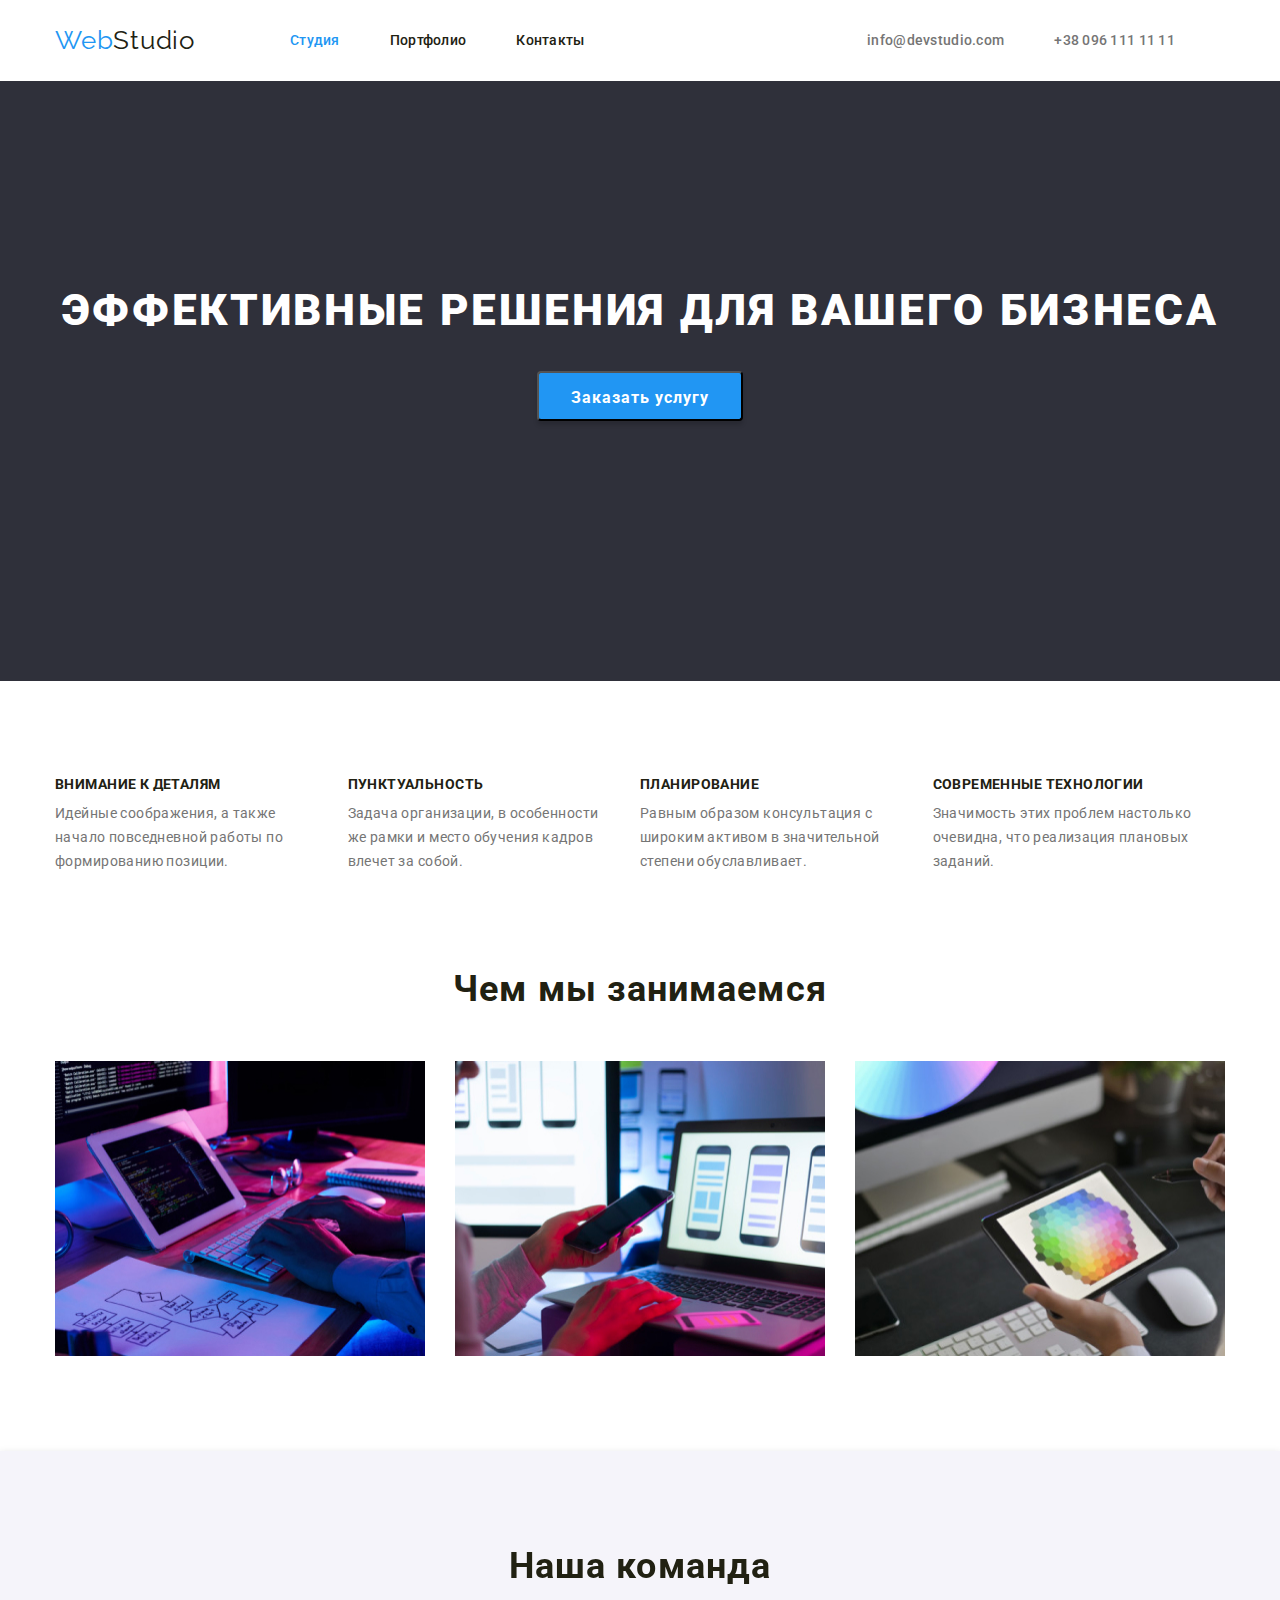
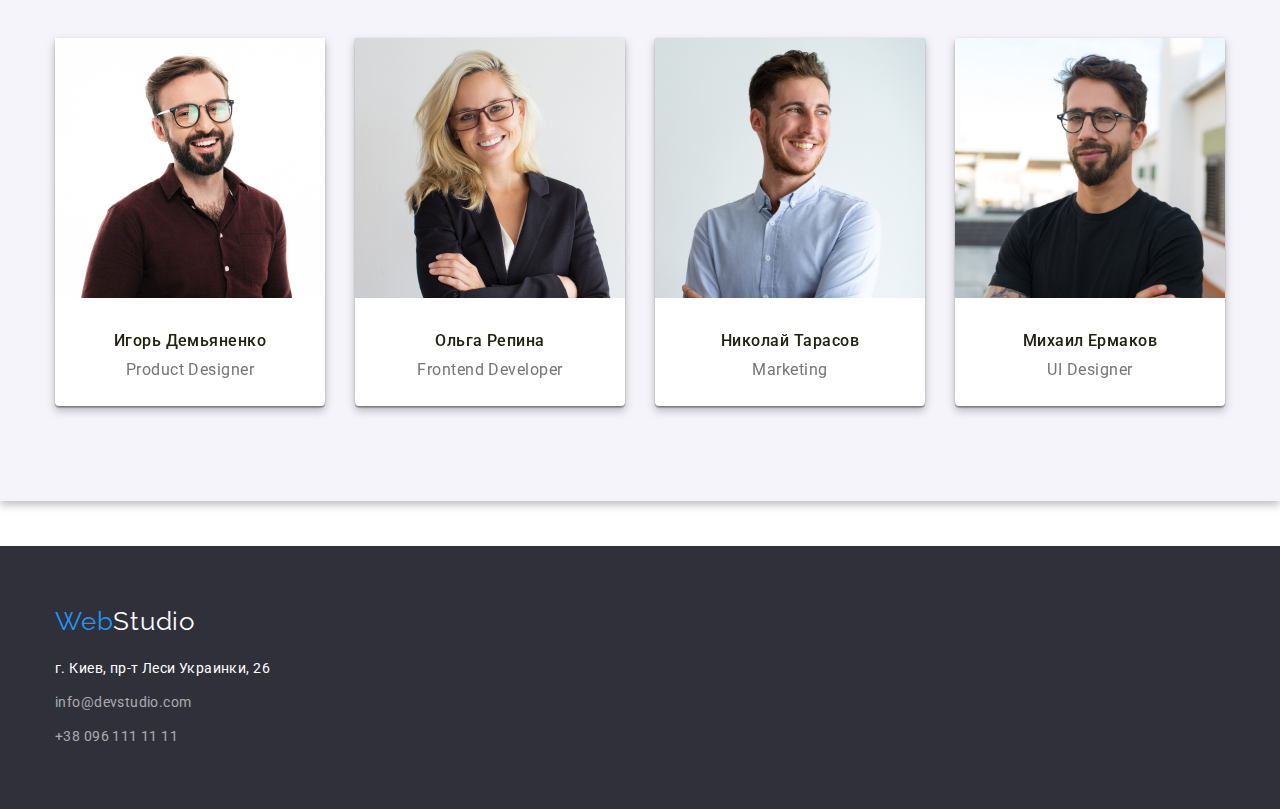
==== commit 60ed920c: "ДЗ3" ====
--- a/index.html
+++ b/index.html
@@ -1,125 +1,206 @@
 <!DOCTYPE html>
 <html lang="ru">
-<head>
-    <meta charset="UTF-8">
-    <meta name="viewport" content="width=device-width, initial-scale=1.0">
+  <head>
+    <meta charset="UTF-8" />
+    <meta name="viewport" content="width=device-width, initial-scale=1.0" />
     <title><goit-markup-hw-03></goit-markup-hw-03></title>
-    <link rel="preconnect" href="https://fonts.gstatic.com">
-    <link href="https://fonts.googleapis.com/css2?family=Raleway:wght@700&family=Roboto:wght@400;500;700;900&display=swap"
-    rel="stylesheet">
-    <link rel="stylesheet" href="https://cdnjs.cloudflare.com/ajax/libs/modern-normalize/1.0.0/modern-normalize.min.css"
-        integrity="sha512-ISS7cAi1PEhQ8jnbJpJZMd29NlhNj4AWYyLOSp2CE/CsHxTCu+r+t0D2yoJudVrd0/8fTVPUVDzY5Tvli75u/g=="
-        crossorigin="anonymous" />
-    <link rel="stylesheet" href="./css/style.css">
-</head>
-    <body>
+    <link rel="preconnect" href="https://fonts.gstatic.com" />
+    <link
+      href="https://fonts.googleapis.com/css2?family=Raleway:wght@700&family=Roboto:wght@400;500;700;900&display=swap"
+      rel="stylesheet"
+    />
+    <link
+      rel="stylesheet"
+      href="https://cdnjs.cloudflare.com/ajax/libs/modern-normalize/1.0.0/modern-normalize.min.css"
+      integrity="sha512-ISS7cAi1PEhQ8jnbJpJZMd29NlhNj4AWYyLOSp2CE/CsHxTCu+r+t0D2yoJudVrd0/8fTVPUVDzY5Tvli75u/g=="
+      crossorigin="anonymous"
+    />
+    <link rel="stylesheet" href="./css/style.css" />
+  </head>
+  <body>
     <!--navigation-->
     <header class="header-container">
-        <div class="nav-container size-conteiner">
-                 <a class="logo" href="WebStudio"><span class="icon-blue">Web</span><span class="icon-bk">Studio</span></a> 
-            <nav class="navigation">
-                <ul class="navigation-list list">         
-                    <li>
-                    <a class="site-studio" href="Студия" >Студия</a>
-                    </li>
-                    <li>
-                    <a class="site-nav" href="./portfolio.html">Портфолио</a> 
-                    </li>
-                    <li>
-                    <a class="site-nav" href="Контакты">Контакты</a> 
-                    </li>
-                </ul>
-            </nav>  
+      <div class="nav-container size-conteiner">
+        <a class="logo" href="WebStudio"
+          ><span class="icon-blue">Web</span
+          ><span class="icon-bk">Studio</span></a
+        >
+        <nav class="navigation">
+          <ul class="navigation-list list">
+            <li>
+              <a class="site-studio" href="Студия">Студия</a>
+            </li>
+            <li>
+              <a class="site-nav" href="./portfolio.html">Портфолио</a>
+            </li>
+            <li>
+              <a class="site-nav" href="Контакты">Контакты</a>
+            </li>
+          </ul>
+        </nav>
         <!--contacts-->
-            <ul class="address">
-                    <li><a class="addres-title" href="mailto:info@devstudio.com" >info@devstudio.com</a></li>
-                    <li><a class="addres-title" href="tel:+380961111111">+38 096 111 11 11</a></li>
-            </ul>
-        </div>
+        <ul class="address">
+          <li>
+            <a class="addres-title" href="mailto:info@devstudio.com"
+              >info@devstudio.com</a
+            >
+          </li>
+          <li>
+            <a class="addres-title" href="tel:+380961111111"
+              >+38 096 111 11 11</a
+            >
+          </li>
+        </ul>
+      </div>
     </header>
     <main>
-        <!--Hero-->
-        <section class="hero-section ">
-                <h1 class="hero-text">Эффективные решения для вашего бизнеса</h1>
-                <button class="hero-button-bgk" type="button">Заказать услугу </button>
-        </section>
-        <!--points-->
-        <section class="size-conteiner" >
-            <ul class="points size-conteiner">
-                <li class="points-flex">
-                    <h3 class="points-heading">Внимание к деталям</h3>
-                    <p class="points-title">Идейные соображения, а также начало повседневной работы по формированию позиции.</p>
-                </li>
-                <li class="points-flex">
-                    <h3 class="points-heading">Пунктуальность</h3>
-                    <p class="points-title">Задача организации, в особенности же рамки и место обучения кадров влечет за собой.</p>
-
-                </li>
-                <li class="points-flex">
-                    <h3 class="points-heading">Планирование</h3>
-                    <p class="points-title">Равным образом консультация с широким активом в значительной степени обуславливает.</p>
-                </li>
-                <li class="points-flex">
-                    <h3 class="points-heading">Современные технологии</h3>
-                    <p class="points-title">Значимость этих проблем настолько очевидна, что реализация плановых заданий.</p>
-                </li>
-            </ul>
-        </section>
-        <!--lessons-->
-        <section class="occupation size-conteiner">
-            <h2 class="occupation-heading">Чем мы занимаемся</h2>
-            <div class="occupation-flex">
-                <img class="occupation-img" src="./img/main/keyboard.jpg" alt="печатает на клавиатуре" width="370" height="295">
-                <img class="occupation-img" src="./img/main/telefon.jpg" alt="держит телефон" width="370" height="295">
-                <img class="occupation-img" src="./img/main/plan.jpg" alt="держит планшет" width="370" height="295">
-            </div>
-        </section>
-        <!--Comand-->
-        <section class="comand "> 
-                <h2 class="comand-heading">Наша команда</h2>
-            <div class="comand-flex size-conteiner">        
-                <ul class="comand-list">
-                <li class="comand-li">
-                    <img src="img/main/ИгорьДемьяненко.jpg" alt="Игорь Демьяненко" width="270" height="260">
-                    <h4 class="comand-name">Игорь Демьяненко</h4>
-                    <p lang="en" class="comand-title">Product Designer</p>
-                </li>
-                </ul>     
-                <ul class="comand-list">       
-                <li class="comand-li">
-                    <img src="img/main/ОльгаРепина.jpg" alt="Ольга Репина" width="270" height="260">
-                    <h4 class="comand-name">Ольга Репина</h4>
-                    <p lang="en" class="comand-title">Frontend Developer</p>
-                </li>
-                </ul> 
-                <ul class="comand-list">    
-                <li class="comand-li">
-                    <img src="img/main/НиколайТарасов.jpg" alt="Николай Тарасов" width="270" height="260">
-                    <h4 class="comand-name">Николай Тарасов</h4>
-                    <p lang="en" class="comand-title">Marketing</p>
-                </li>
-                </ul>
-                <ul class="comand-list">
-                    <li class="comand-li">
-                    <img src="img/main/МихаилЕрмаков.jpg" alt="Михаил Ермаков" width="270" height="260">
-                    <h4 class="comand-name">Михаил Ермаков</h4>
-                    <p lang="en" class="comand-title">UI Designer</p>
-                    </li>
-                </ul>   
-            </div>
-        </section>
+      <!--Hero-->
+      <section class="hero-section">
+        <h1 class="hero-text">Эффективные решения для вашего бизнеса</h1>
+        <button class="hero-button-bgk" type="button">Заказать услугу</button>
+      </section>
+      <!--points-->
+      <section class="points-section">
+        <ul class="points size-conteiner">
+          <li class="points-flex">
+            <h3 class="points-heading">Внимание к деталям</h3>
+            <p class="points-title">
+              Идейные соображения, а также начало повседневной работы по
+              формированию позиции.
+            </p>
+          </li>
+          <li class="points-flex">
+            <h3 class="points-heading">Пунктуальность</h3>
+            <p class="points-title">
+              Задача организации, в особенности же рамки и место обучения кадров
+              влечет за собой.
+            </p>
+          </li>
+          <li class="points-flex">
+            <h3 class="points-heading">Планирование</h3>
+            <p class="points-title">
+              Равным образом консультация с широким активом в значительной
+              степени обуславливает.
+            </p>
+          </li>
+          <li class="points-flex">
+            <h3 class="points-heading">Современные технологии</h3>
+            <p class="points-title">
+              Значимость этих проблем настолько очевидна, что реализация
+              плановых заданий.
+            </p>
+          </li>
+        </ul>
+      </section>
+      <!--lessons-->
+      <section class="occupation size-conteiner">
+        <h2 class="occupation-heading">Чем мы занимаемся</h2>
+        <div class="occupation-flex">
+          <img
+            class="occupation-img"
+            src="./img/main/keyboard.jpg"
+            alt="печатает на клавиатуре"
+            width="370"
+            height="295"
+          />
+          <img
+            class="occupation-img"
+            src="./img/main/telefon.jpg"
+            alt="держит телефон"
+            width="370"
+            height="295"
+          />
+          <img
+            class="occupation-img"
+            src="./img/main/plan.jpg"
+            alt="держит планшет"
+            width="370"
+            height="295"
+          />
+        </div>
+      </section>
+      <!--Comand-->
+      <section class="comand">
+        <h2 class="comand-heading">Наша команда</h2>
+        <div class="comand-flex size-conteiner">
+          <ul class="comand-list">
+            <li class="comand-li">
+              <img
+                src="img/main/ИгорьДемьяненко.jpg"
+                alt="Игорь Демьяненко"
+                width="270"
+                height="260"
+              />
+              <h4 class="comand-name">Игорь Демьяненко</h4>
+              <p lang="en" class="comand-title">Product Designer</p>
+            </li>
+          </ul>
+          <ul class="comand-list">
+            <li class="comand-li">
+              <img
+                src="img/main/ОльгаРепина.jpg"
+                alt="Ольга Репина"
+                width="270"
+                height="260"
+              />
+              <h4 class="comand-name">Ольга Репина</h4>
+              <p lang="en" class="comand-title">Frontend Developer</p>
+            </li>
+          </ul>
+          <ul class="comand-list">
+            <li class="comand-li">
+              <img
+                src="img/main/НиколайТарасов.jpg"
+                alt="Николай Тарасов"
+                width="270"
+                height="260"
+              />
+              <h4 class="comand-name">Николай Тарасов</h4>
+              <p lang="en" class="comand-title">Marketing</p>
+            </li>
+          </ul>
+          <ul class="comand-list">
+            <li class="comand-li">
+              <img
+                src="img/main/МихаилЕрмаков.jpg"
+                alt="Михаил Ермаков"
+                width="270"
+                height="260"
+              />
+              <h4 class="comand-name">Михаил Ермаков</h4>
+              <p lang="en" class="comand-title">UI Designer</p>
+            </li>
+          </ul>
+        </div>
+      </section>
     </main>
-    <footer class="footer-list  ">
-        <div class="footer-cotainer size-conteiner">
-            <a class="logo-footer " href="WebStudio"><span class="icon-footer-blue">Web</span><span class="icon-footer-wh">Studio</span></a>
-            <ul class="footer-item ">
-             <li><a class="footer-adress" href="https://goo.gl/maps/g3PMuNyfZhRKe9dy9" target="_blank">г. Киев, пр-т Леси Украинки,
-                26</a></li>
-                <li class="footer-text"><a class="footer-nav" href="mailto:info@devstudio.com" >info@devstudio.com</a></li>
-                <li class="footer-text"><a class="footer-nav-tel" href="tel:+380961111111">+38 096 111 11 11</a></li>
-            </ul>
-        </div>
-    </footer>    
-    </body> 
+    <footer class="footer-list">
+      <div class="footer-cotainer size-conteiner">
+        <a class="logo-footer" href="WebStudio"
+          ><span class="icon-footer-blue">Web</span
+          ><span class="icon-footer-wh">Studio</span></a
+        >
+        <ul class="footer-item">
+          <li>
+            <a
+              class="footer-adress"
+              href="https://goo.gl/maps/g3PMuNyfZhRKe9dy9"
+              target="_blank"
+              >г. Киев, пр-т Леси Украинки, 26</a
+            >
+          </li>
+          <li class="footer-text">
+            <a class="footer-nav" href="mailto:info@devstudio.com"
+              >info@devstudio.com</a
+            >
+          </li>
+          <li class="footer-text">
+            <a class="footer-nav-tel" href="tel:+380961111111"
+              >+38 096 111 11 11</a
+            >
+          </li>
+        </ul>
+      </div>
+    </footer>
+  </body>
 </html>
-
--- a/css/style.css
+++ b/css/style.css
@@ -192,9 +192,11 @@
 }
 
 /*section points*/
+.points-section {
+  padding-top: 95px;
+}
 .points {
   display: flex;
-  margin-top: 95px;
 }
 .points-flex {
   flex-wrap: wrap;
@@ -225,9 +227,11 @@
 }
 
 /*section occupation*/
-
+.occupation {
+  padding-top: 95px;
+  padding-bottom: 95px;
+}
 .occupation-heading {
-  margin-top: 95px;
   font-style: normal;
   font-weight: 700;
   font-size: 36px;
@@ -239,7 +243,7 @@
 /*sectoin lesson*/
 .occupation-flex {
   display: flex;
-  margin-top: 50px;
+  padding-top: 50px;
 }
 .occupation-flex:last-child {
   margin: none;
@@ -251,11 +255,12 @@
 
 /*section comand*/
 .comand {
-  max-width: 1600px;
+  padding-top: 95px;
+  padding-bottom: 95px;
   margin-left: auto;
   margin-right: auto;
   background: #f5f4fa;
-  margin-top: 95px;
+
   filter: drop-shadow(0px 4px 4px rgba(0, 0, 0, 0.25));
 }
 .comand-list {
@@ -274,16 +279,13 @@
 }
 
 .comand-flex {
-  margin-top: 95px;
   filter: drop-shadow(0px 4px 4px rgba(0, 0, 0, 0.25));
 
   display: flex;
-  margin-top: 50px;
-  padding-bottom: 95px;
+  padding-top: 50px;
 }
 
 .comand-heading {
-  padding-top: 95px;
   font-style: normal;
   font-weight: 700;
   font-size: 36px;
@@ -319,7 +321,6 @@
 
 /*portfolio*/
 .header-container-portfolio {
-  max-width: 1600px;
   margin-left: auto;
   margin-right: auto;
   padding-bottom: 25px;
@@ -335,6 +336,7 @@
 /*hero-button*/
 .button-navigate {
   margin-top: 94px;
+  padding-bottom: 115px;
 }
 .flex-button-item {
   display: flex;
@@ -410,9 +412,17 @@
 }
 
 /*footer*/
-.footer-cotainer {
+.footer-list {
+  margin-top: 45px;
   padding-top: 60px;
   padding-bottom: 60px;
+  margin-left: auto;
+  margin-right: auto;
+
+  background-color: var(--background-footer);
+}
+
+.footer-cotainer {
 }
 .logo-footer {
   padding-top: 60px;
@@ -430,14 +440,7 @@
 .icon-footer-wh {
   color: var(--background-color);
 }
-.footer-list {
-  max-width: 1600px;
-  margin-left: auto;
-  margin-right: auto;
-
-  background-color: var(--background-footer);
-  margin-top: 95px;
-}
+
 .footer-item {
   padding-top: 20px;
 }
